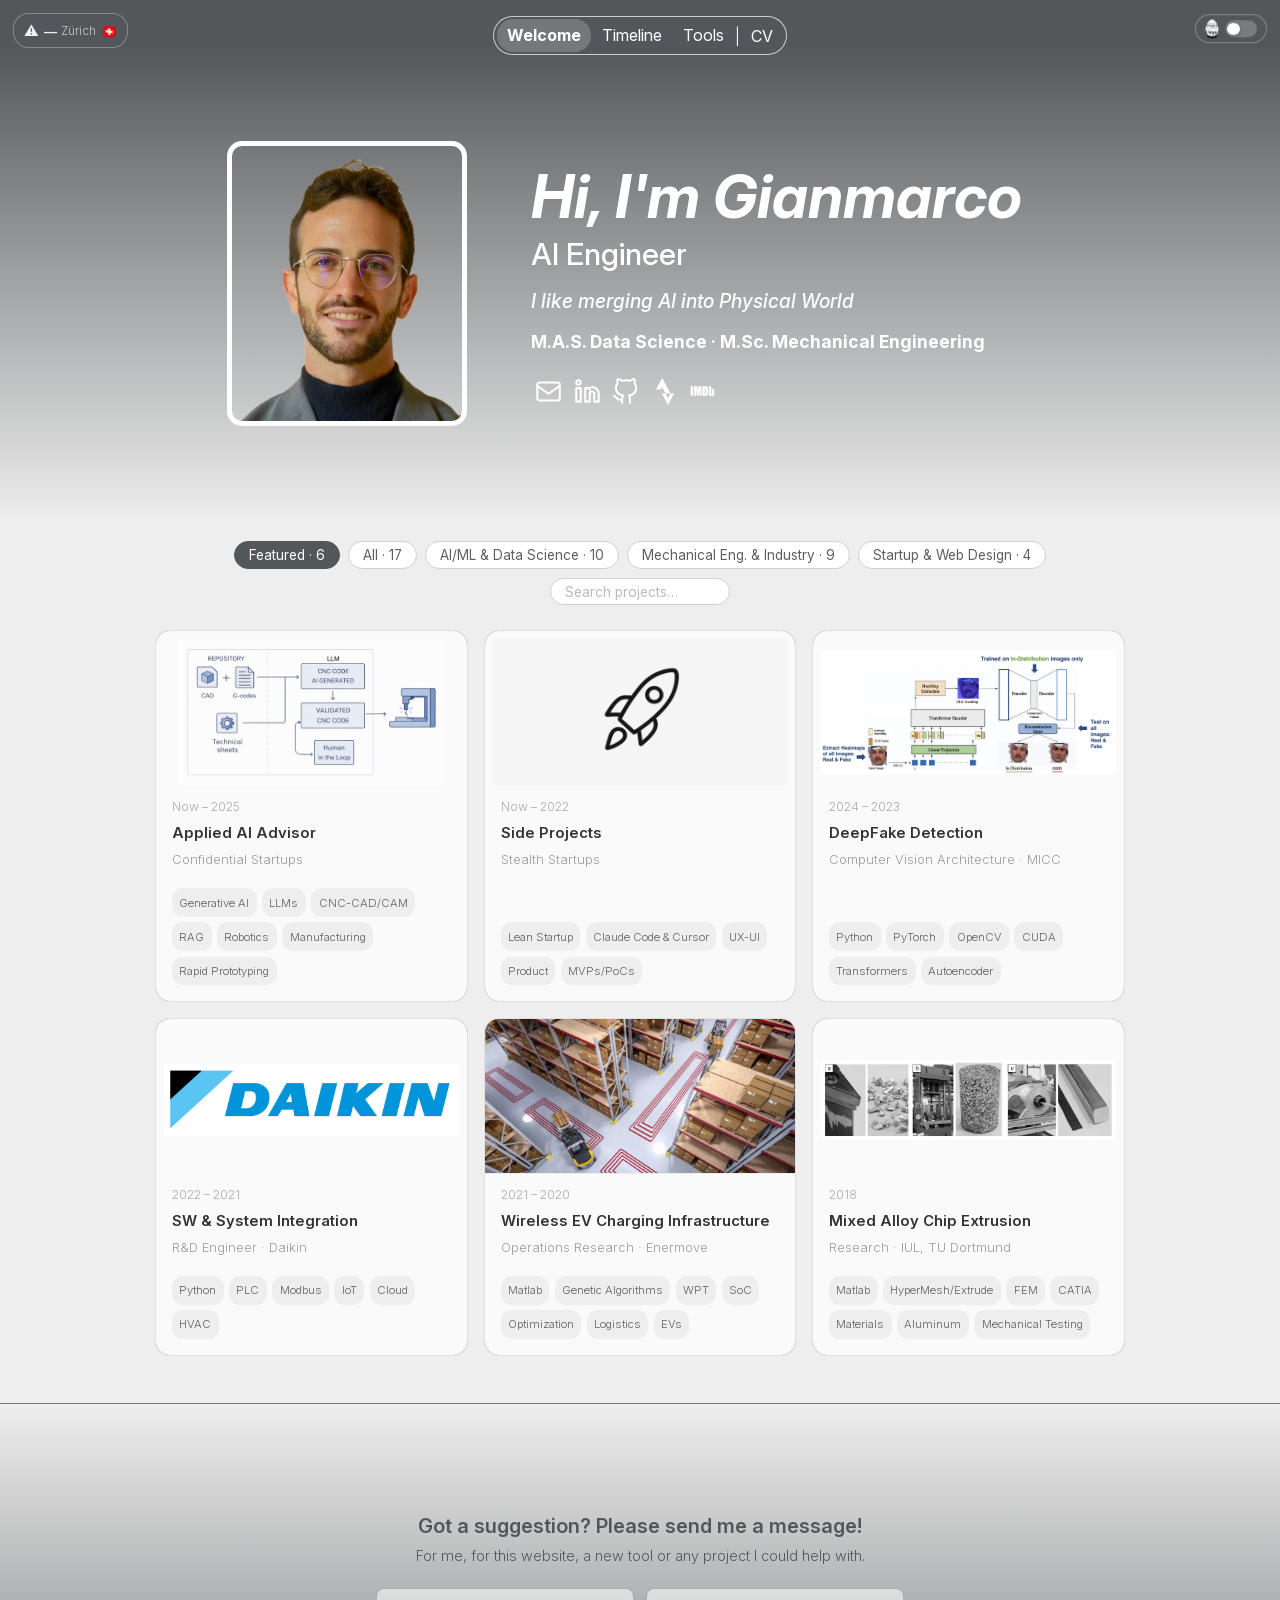
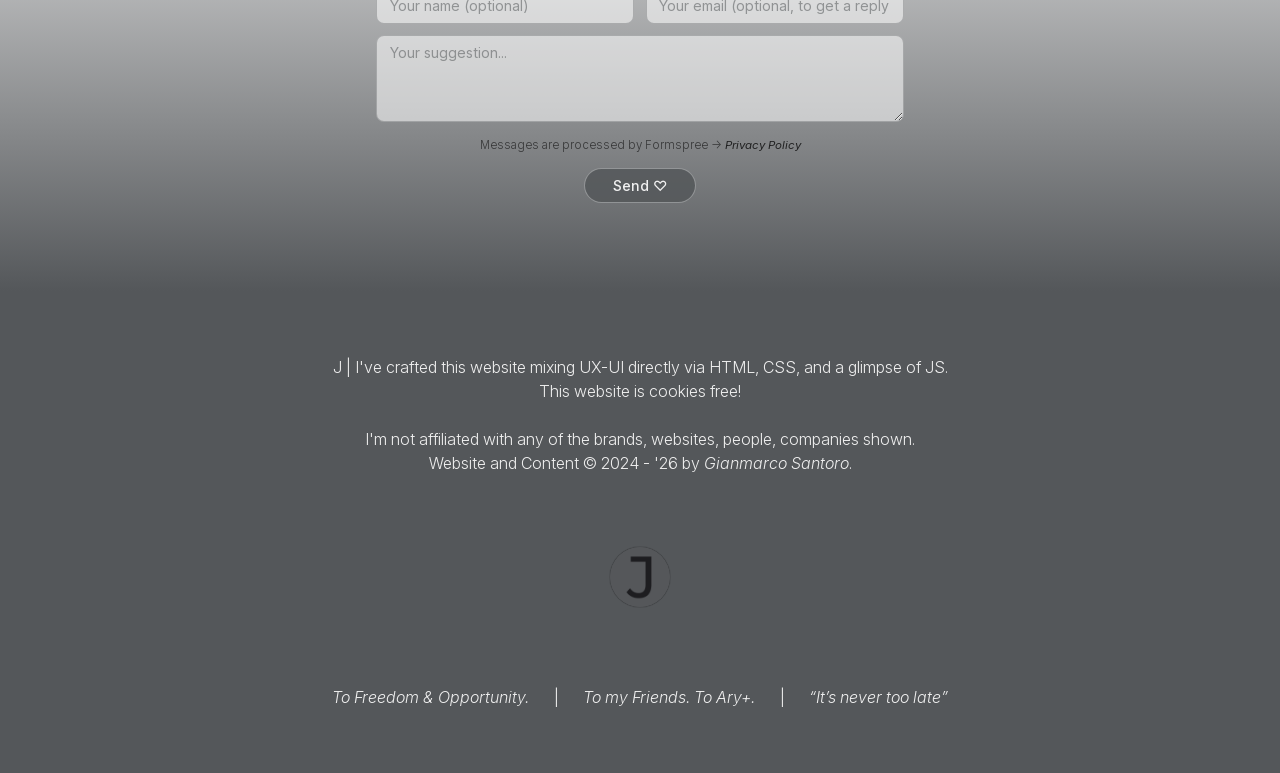
==== index.html @ 95995119 "General performance improvement along with security and bug fixes: WOFF2 fonts, lazy loading, curren" ====
<!DOCTYPE html>
<html lang='en'>


<head>
  <meta charset='UTF-8'/>

  <title>Gianmarco | AI Engineer</title>
  
  <link rel='stylesheet' href='typo.css'/>
  <link rel="icon" href="docs/favicon.svg" type="image/svg+xml">
  <link rel="icon" href="docs/J-favicon_tech.png">  <!-- fallback for older browsers -->

  <meta name="viewport" content="width=device-width, initial-scale=1.0"> <!-- for responsiveness -->

  <link rel="preload" href="docs/fonts/InterVariable.woff2" as="font" type="font/woff2" crossorigin>
  <link rel="preload" href="docs/fonts/InterVariable-Italic.woff2" as="font" type="font/woff2" crossorigin>


  <!--
  <style>
  .system-fonts {
    font-family: sans-serif;
    }
  </style>
  -->
</head>

<body>

  <!-- Weather Widget -->
  <div id="weather-widget">
    <div id="weather-compact">
      <span id="w-emoji">⏳</span>
      <span id="w-temp">—</span>
      <span id="w-city-label">Zürich</span>
      <span id="w-flag">🇨🇭</span>
    </div>
    <div id="weather-details">
      <div id="w-description">Loading…</div>
      <div id="w-extra"></div>
      <div id="w-uv-aqi"></div>
      <select id="w-city-select"></select>
    </div>
  </div>

  <style>
    #weather-widget {
      position: fixed;
      top: 1.0em;
      left: 1em;
      z-index: 1001;
      background: rgba(84, 87, 90, 0.88);
      color: #f0f0f0;
      border-radius: 1.2em;
      border: 1px solid rgba(255,255,255,0.3);
      padding: 0.35em 0.75em;
      font-size: 0.82em;
      font-family: 'Inter', sans-serif;
      cursor: default;
      backdrop-filter: blur(6px);
      user-select: none;
      white-space: nowrap;
    }
    #weather-compact {
      display: flex;
      align-items: center;
      gap: 0.35em;
    }
    #w-emoji { font-size: 1.1em; }
    #w-temp  { font-weight: 600; }
    #w-city-label { opacity: 0.75; font-size: 0.9em; }
    #w-flag  { font-size: 1em; }
    #weather-details {
      display: none;
      margin-top: 0.5em;
      font-size: 0.95em;
      line-height: 1.6;
    }
    #weather-widget:hover #weather-details { display: block; }
    #w-description { font-weight: 500; margin-bottom: 0.2em; }
    #w-extra  { opacity: 0.8; font-size: 0.9em; }
    #w-uv-aqi { opacity: 0.8; font-size: 0.9em; margin-bottom: 0.5em; }
    #w-city-select {
      background: rgba(255,255,255,0.12);
      color: #f0f0f0;
      border: 1px solid rgba(255,255,255,0.3);
      border-radius: 0.6em;
      padding: 0.2em 0.4em;
      font-size: 0.9em;
      width: 100%;
      cursor: pointer;
      outline: none;
    }
    #w-city-select option { background: #3a3d40; color: #f0f0f0; }
    @media (max-width: 960px) { #weather-widget { display: none; } }
  </style>

  <!-- Easter Egg Toggle -->
  <div id="egg-widget">
    <img id="egg-img" src="docs/precursor_egg_off_bg.png" alt="easter egg">
    <label class="egg-toggle">
      <input type="checkbox" id="egg-toggle-input">
      <span class="egg-slider"></span>
    </label>
    <span class="egg-tooltip">Easter Egg Mode 🥚</span>
  </div>

  <style>
    #egg-widget {
      position: fixed;
      top: 1.8rem;
      right: 1em;
      transform: translateY(-50%);
      z-index: 1001;
      background: rgba(84, 87, 90, 0.88);
      color: #f0f0f0;
      border-radius: 1.2em;
      border: 1px solid rgba(255,255,255,0.3);
      padding: 0.35em 0.7em;
      font-size: 0.82em;
      font-family: 'Inter', sans-serif;
      cursor: default;
      backdrop-filter: blur(6px);
      user-select: none;
      display: flex;
      align-items: center;
      gap: 0.5em;
    }
    #egg-img {
      height: 1.4em;
      width: auto;
      display: block;
    }
    .egg-toggle {
      position: relative;
      width: 2.4em;
      height: 1.25em;
      cursor: pointer;
      flex-shrink: 0;
    }
    .egg-toggle input { opacity: 0; width: 0; height: 0; position: absolute; }
    .egg-slider {
      position: absolute;
      inset: 0;
      background: rgba(255,255,255,0.22);
      border-radius: 1.25em;
      transition: background 0.25s;
    }
    .egg-slider::before {
      content: '';
      position: absolute;
      width: 0.95em;
      height: 0.95em;
      left: 0.15em;
      top: 50%;
      transform: translateY(-50%);
      background: #fff;
      border-radius: 50%;
      transition: transform 0.25s;
      box-shadow: 0 1px 3px rgba(0,0,0,0.25);
    }
    .egg-toggle input:checked + .egg-slider { background: rgba(200,230,140,0.65); }
    .egg-toggle input:checked + .egg-slider::before { transform: translateY(-50%) translateX(1.15em); }
    @media (max-width: 960px) {
      #egg-widget {
        font-size: 0.75em;
      }
    }
  </style>

  <script>
    (function() {
      const CITIES = {
        zurich:     { name: 'Zürich',     flag: '🇨🇭', lat:  47.3769, lon:   8.5417 },
        cesenatico: { name: 'Cesenatico', flag: '🇮🇹', lat:  44.2006, lon:  12.3919 },
        munich:     { name: 'München',    flag: '🇩🇪', lat:  48.1351, lon:  11.5820 },
        annecy:     { name: 'Annecy',     flag: '🇫🇷', lat:  45.8992, lon:   6.1294 },
        sokcho:     { name: 'Sokcho',     flag: '🇰🇷', lat:  38.2070, lon: 128.5919 },
        vancouver:  { name: 'Vancouver',  flag: '🇨🇦', lat:  49.2827, lon:-123.1207 },
        odense:     { name: 'Odense',     flag: '🇩🇰', lat:  55.4038, lon:  10.4024 },
        pittsburgh: { name: 'Pittsburgh', flag: '🇺🇸', lat:  40.4406, lon: -79.9959 },
        innsbruck:  { name: 'Innsbruck',  flag: '🇦🇹', lat:  47.2692, lon:  11.4041 },
        york:       { name: 'York',       flag: '🇬🇧', lat:  53.9600, lon:  -1.0873 },
        perth:      { name: 'Perth',      flag: '🇦🇺', lat: -31.9505, lon: 115.8605 },
        tromso:     { name: 'Tromsø',     flag: '🇳🇴', lat:  69.6489, lon:  18.9551 },
        rovaniemi:  { name: 'Rovaniemi',  flag: '🇫🇮', lat:  66.5039, lon:  25.7294 },
        sapporo:    { name: 'Sapporo',    flag: '🇯🇵', lat:  43.0618, lon: 141.3545 },
      };
      const WMO = {
        0:'Clear sky',1:'Mainly clear',2:'Partly cloudy',3:'Overcast',
        45:'Foggy',48:'Icy fog',51:'Light drizzle',53:'Drizzle',55:'Heavy drizzle',
        61:'Light rain',63:'Rain',65:'Heavy rain',71:'Light snow',73:'Snow',75:'Heavy snow',
        77:'Snow grains',80:'Light showers',81:'Showers',82:'Violent showers',
        85:'Snow showers',86:'Heavy snow showers',95:'Thunderstorm',96:'Thunderstorm w/ hail',99:'Heavy thunderstorm'
      };
      const EMOJI = {
        0:'☀️',1:'🌤️',2:'⛅',3:'☁️',45:'🌫️',48:'🌫️',51:'🌦️',53:'🌦️',55:'🌧️',
        61:'🌧️',63:'🌧️',65:'🌧️',71:'🌨️',73:'❄️',75:'❄️',77:'🌨️',
        80:'🌦️',81:'🌧️',82:'⛈️',85:'🌨️',86:'❄️',95:'⛈️',96:'⛈️',99:'⛈️'
      };
      const EMOJI_NIGHT = {
        0:'🌙',1:'🌙',2:'🌛',3:'☁️',45:'🌫️',48:'🌫️',51:'🌦️',53:'🌦️',55:'🌧️',
        61:'🌧️',63:'🌧️',65:'🌧️',71:'🌨️',73:'❄️',75:'❄️',77:'🌨️',
        80:'🌦️',81:'🌧️',82:'⛈️',85:'🌨️',86:'❄️',95:'⛈️',96:'⛈️',99:'⛈️'
      };

      let currentCity = 'zurich';

      function uvLabel(v) {
        if (v == null) return '—';
        if (v <= 2)  return v.toFixed(1) + ' Low';
        if (v <= 5)  return v.toFixed(1) + ' Moderate';
        if (v <= 7)  return v.toFixed(1) + ' High';
        if (v <= 10) return v.toFixed(1) + ' Very High';
        return v.toFixed(1) + ' Extreme';
      }
      function aqiLabel(v) {
        if (typeof v !== 'number') return '—';
        if (v <= 20)  return v + ' Good 🟢';
        if (v <= 40)  return v + ' Fair 🟡';
        if (v <= 60)  return v + ' Moderate 🟠';
        if (v <= 80)  return v + ' Poor 🔴';
        if (v <= 100) return v + ' Very Poor 🟣';
        return v + ' Extreme ⚫';
      }

      async function fetchWeather(cityKey) {
        const c = CITIES[cityKey];
        const wxUrl = `https://api.open-meteo.com/v1/forecast?latitude=${c.lat}&longitude=${c.lon}`
          + `&current_weather=true&hourly=relativehumidity_2m,apparent_temperature,uv_index`
          + `&timezone=auto&forecast_days=1`;
        const aqUrl = `https://air-quality-api.open-meteo.com/v1/air-quality?latitude=${c.lat}&longitude=${c.lon}`
          + `&hourly=european_aqi&timezone=auto&forecast_days=1`;
        try {
          const res = await fetch(wxUrl);
          const d   = await res.json();
          const cw  = d.current_weather;
          const code = cw.weathercode;
          const hour = new Date().getHours();
          const now  = new Date();
          const hhmm = now.getHours().toString().padStart(2,'0') + ':' + now.getMinutes().toString().padStart(2,'0');
          const humidity  = d.hourly?.relativehumidity_2m?.[hour] ?? '—';
          const feelsLike = d.hourly?.apparent_temperature?.[hour] != null
            ? Math.round(d.hourly.apparent_temperature[hour]) + '°C' : '—';
          const uv   = d.hourly?.uv_index?.[hour] ?? null;
          const wind = Math.round(cw.windspeed) + ' km/h';
          const temp = Math.round(cw.temperature) + '°C';

          const emojiMap = cw.is_day === 0 ? EMOJI_NIGHT : EMOJI;
          document.getElementById('w-emoji').textContent      = emojiMap[code] ?? '🌡️';
          document.getElementById('w-temp').textContent       = temp;
          document.getElementById('w-city-label').textContent = c.name;
          document.getElementById('w-flag').textContent       = c.flag;
          document.getElementById('w-description').innerHTML  =
            `<b>${WMO[code] ?? 'Unknown'}</b> <span style="font-weight:400;opacity:0.5;font-size:0.88em;">at ${hhmm}</span>`;
          document.getElementById('w-extra').innerHTML =
            `Feels like ${feelsLike} &nbsp;·&nbsp; 💨 ${wind} &nbsp;·&nbsp; 💧 ${humidity}%`;
          document.getElementById('w-uv-aqi').innerHTML =
            `☀️ UV ${uvLabel(uv)} &nbsp;·&nbsp; 🌬️ AQI …`;

          fetch(aqUrl).then(r => r.json()).then(aq => {
            const aqi = aq.hourly?.european_aqi?.[hour] ?? null;
            document.getElementById('w-uv-aqi').innerHTML =
              `☀️ UV ${uvLabel(uv)} &nbsp;·&nbsp; 🌬️ AQI ${aqiLabel(aqi)}`;
          }).catch(() => {});

        } catch(e) {
          document.getElementById('w-emoji').textContent = '⚠️';
          document.getElementById('w-temp').textContent  = '—';
          document.getElementById('w-description').textContent = 'Unable to load';
        }
      }

      // Build select options
      const sel = document.getElementById('w-city-select');
      sel.innerHTML = Object.entries(CITIES).map(([k, c]) =>
        `<option value="${k}"${k === currentCity ? ' selected' : ''}>${c.name} ${c.flag}</option>`
      ).join('');
      sel.addEventListener('change', function() {
        currentCity = this.value;
        document.getElementById('w-emoji').textContent = '⏳';
        document.getElementById('w-temp').textContent  = '—';
        fetchWeather(currentCity);
      });

      fetchWeather(currentCity);
      setInterval(() => fetchWeather(currentCity), 30 * 60 * 1000);
    })();
  </script>

  <section id="home">
  <header>

    <!-- "Yo, why you snooping around my HTML like that? Hunting for some secret cookies or what?" 😏🍪  -->

    <nav>
    <ul>

      <li><a href='#home'>Welcome<span class="nav-tooltip">Back to Home ↑</span></a></li>
      <li><a href='timeline.html'>Timeline<span class="nav-tooltip">Experiences in Details <img src="docs/new-tab-icon.png" style="height:1.0em; vertical-align:baseline;"></span></a></li>
      <li><a href='tools.html'>Tools<span class="nav-tooltip">Calculators & Utilities <img src="docs/new-tab-icon.png" style="height:1.0em; vertical-align:baseline;"></span></a></li>
      <!--<li><a href='#about'>Keep in Touch</a></li>-->
      <span style="color: white;"> |</span>
      <li><a href="Gianmarco_Santoro_CV.pdf" target="_blank" rel="noopener noreferrer" id="cv-download1" class="nav_hover">
        <span class="shadow-text1">CV</span><span class="nav-tooltip">Download my Resume <img src="docs/download_icon.png" style="height:1.0em; vertical-align:baseline;"></span></a></li>
      
    </ul>
    </nav>


    <div class='heroCapPic'>
  
      
      <div class="pic-container">
          <img src="docs/ser-j.png" alt="Description of image" class="pic" fetchpriority="high">
      <!--    <a href="https://www.allered.me/" target="_blank" rel="noopener noreferrer" class="pic-description">Pic by allered.me</a> -->
      </div>

      <div class='heroCap'>
        <div class='hero show-on-big' style="align-items: start;">

            <h1 style="font-family: 'Inter'; font-style: italic; font-weight: 700;  text-align: start;">Hi, I'm Gianmarco</h1>
            <h2 style="font-style: normal; font-weight: 500; font-size: 1.9em; text-align: start; margin: 0;">AI Engineer</h2>
            <b style="display: block; margin-top: 1.0em; text-align: left;"><a style="font-size: 1.2em; line-height: 1.2em; max-width: 45ch; word-wrap: break-word; font-weight: 500; font-style: italic;">I like merging AI into Physical World</a></b>
            <b style="display: block; margin-top: 1.0em; text-align: left;"><a style="font-size: 1.1em; line-height: 1.2em; max-width: 45ch; word-wrap: break-word;">M.A.S. Data Science · M.Sc. Mechanical Engineering</a></b>

            <div class="hero-social">
              <a class="hs-icon" onclick="copyToClipboard(this)">
                <img src="docs/mail_outline.svg" alt="Mail" data-src-default="docs/mail_outline.svg" data-src-egg="docs/mail_icon.png">
                <span class="tooltip-text">Copy my Mail <img src="docs/copy-icon.png" style="height:1.0em;"></span>
              </a>
              <a class="hs-icon" href="https://www.linkedin.com/in/gianmarco-ai-engineer" target="_blank" rel="noopener noreferrer">
                <img src="docs/linkedin_outline.svg" alt="LinkedIn" data-src-default="docs/linkedin_outline.svg" data-src-egg="docs/linkedin_logo.webp">
                <span class="tooltip-text">Visit my Linkedin <img src="docs/new-tab-icon.png" style="height:1.0em;"></span>
              </a>
              <a class="hs-icon" href="https://www.github.com/Gianmarco-San" target="_blank" rel="noopener noreferrer">
                <img src="docs/github_outline.svg" alt="GitHub" data-src-default="docs/github_outline.svg" data-src-egg="docs/github_logo.webp">
                <span class="tooltip-text">Visit my GitHub <img src="docs/new-tab-icon.png" style="height:1.0em;"></span>
              </a>
              <a class="hs-icon" href="https://www.strava.com/athletes/60474304" target="_blank" rel="noopener noreferrer">
                <img src="docs/strava_outline.svg" alt="Strava" data-src-default="docs/strava_outline.svg" data-src-egg="docs/strava_logo-2.svg">
                <span class="tooltip-text">Catch up on Strava <img src="docs/new-tab-icon.png" style="height:1.0em;"></span>
              </a>
              <a class="hs-icon" href="https://www.imdb.com/user/ur124794700/ratings/?ref_=ext_shr_lnk" target="_blank" rel="noopener noreferrer">
                <img src="docs/imdb_outline.svg" alt="IMDb" data-src-default="docs/imdb_outline.svg" data-src-egg="docs/imdb_logo.webp">
                <span class="tooltip-text">Check my Ratings ✩</span>
              </a>
              <a class="hs-icon" href="Gianmarco_Santoro_CV.pdf" target="_blank" rel="noopener noreferrer" style="display:none;">
                <span class="hs-cv">CV</span>
                <span class="tooltip-text">Download my Resume <img src="docs/download_icon.png" style="height:1.0em;"></span>
              </a>
            </div>
        </div>

        <div class='hero show-on-small show-on-middle'>

          <h1 style="font-family: 'Inter'; font-style: italic; font-weight: 700; line-height: 1.2em;">Hi, I'm Gianmarco</h1>
          <h2 class="show-on-middle" style="font-style: normal; font-weight: 500; font-size: 1.5em; flex-wrap: wrap;">AI Engineer</h2>
          <h2 class="show-on-small" style="font-style: normal; font-weight: 500; font-size: 1.8em; flex-wrap: wrap;">AI Engineer</h2>
          <a style="font-size: 1.2em; line-height: 1.2em; display: inline-block; max-width: 45ch; word-wrap: break-word; margin-top: 1.0em; font-weight: 500; font-style: italic;">I like merging AI into Physical World</a>
          <a style="font-size: 1.1em; line-height: 1.2em; display: inline-block; max-width: 45ch; word-wrap: break-word; margin-top: 1.0em;">M.A.S. Data Science · M.Sc. Mechanical Engineering</a>

          <div class="hero-social">
            <a class="hs-icon" onclick="copyToClipboard(this)">
              <img src="docs/mail_outline.svg" alt="Mail" data-src-default="docs/mail_outline.svg" data-src-egg="docs/mail_icon.png">
              <span class="tooltip-text">Copy my Mail <img src="docs/copy-icon.png" style="height:1.0em;"></span>
            </a>
            <a class="hs-icon" href="https://www.linkedin.com/in/gianmarco-ai-engineer" target="_blank" rel="noopener noreferrer">
              <img src="docs/linkedin_outline.svg" alt="LinkedIn" data-src-default="docs/linkedin_outline.svg" data-src-egg="docs/linkedin_logo.webp">
              <span class="tooltip-text">Visit my Linkedin <img src="docs/new-tab-icon.png" style="height:1.0em;"></span>
            </a>
            <a class="hs-icon" href="https://www.github.com/Gianmarco-San" target="_blank" rel="noopener noreferrer">
              <img src="docs/github_outline.svg" alt="GitHub" data-src-default="docs/github_outline.svg" data-src-egg="docs/github_logo.webp">
              <span class="tooltip-text">Visit my GitHub <img src="docs/new-tab-icon.png" style="height:1.0em;"></span>
            </a>
            <a class="hs-icon" href="https://www.strava.com/athletes/60474304" target="_blank" rel="noopener noreferrer">
              <img src="docs/strava_outline.svg" alt="Strava" data-src-default="docs/strava_outline.svg" data-src-egg="docs/strava_logo-2.svg">
              <span class="tooltip-text">Catch up on Strava <img src="docs/new-tab-icon.png" style="height:1.0em;"></span>
            </a>
            <a class="hs-icon" href="https://www.imdb.com/user/ur124794700/ratings/?ref_=ext_shr_lnk" target="_blank" rel="noopener noreferrer">
              <img src="docs/imdb_outline.svg" alt="IMDb" data-src-default="docs/imdb_outline.svg" data-src-egg="docs/imdb_logo.webp">
              <span class="tooltip-text">Check my Ratings ✩</span>
            </a>
            <a class="hs-icon" href="Gianmarco_Santoro_CV.pdf" target="_blank" rel="noopener noreferrer" style="display:none;">
              <span class="hs-cv">CV</span>
              <span class="tooltip-text">Download my Resume <img src="docs/download_icon.png" style="height:1.0em;"></span>
            </a>
          </div>
      </div>
        
        <!--
            <div class="carousel_title">
              <h2 class="carousel-text show-on-big" style="font-style: italic; font-weight: 500; font-size: 1.65em;">Data Scientist - AI</h2>
              <h2 class="carousel-text show-on-small" style="font-family: 'Inter'; font-weight: 500; font-style: italic; font-size: 1.6em;">Data Scientist - AI</h2>
              <h2 class="carousel-text show-on-middle" style="font-family: 'Inter'; font-weight: 500; font-style: italic; font-size: 1.4em;">Data Scientist - AI</h2>
            </div>
            
            <script>
              const texts = [
                "Data Scientist - AI",
                "Mechanical Engineer - Automation",
                //"Creative Learner - Future"
              ];
            
              let currentIndex = 1;
              function changeText() {
                document.querySelectorAll(".carousel-text").forEach(el => {
                  el.innerHTML = texts[currentIndex];
                });
                currentIndex = (currentIndex + 1) % texts.length;
              }
            
              setInterval(changeText, 3000);
            </script>      
            -->      


      
    </div>
  </section>

  </header>

  <section id="portfolio">
  <div class="filter-bar" id="bento-filter-bar"></div>
  <div class="bento-grid" id="bento-grid"></div>
  </section>
  


  <hr class="custom-separator">

  <div id="egg-mistery-wrap">


  <section id="mistery">

    <!-- <h3>A few Useful, Interesting, Inspiring Websites, People & Products</h3> -->

    <h2 style="text-align: center; margin: 0.9em;">A few Useful, Interesting, Inspiring Websites, People & Products</h2>
    
    <div id="carousel">
      <div class="carousel-container">
        <div class="carousel-wrapper">

          

        
          <div class="carousel-item">
            <a href="https://internetingishard.netlify.app/" target="_blank" rel="noopener noreferrer">
                <img src="docs/internnetting.webp" alt="Internetting is Hard Website" loading="lazy">
                <span class="carousel-description">Front-End Web Developing</span>
            </a>
          </div>
      
          <div class="carousel-item">
            <a href="https://teenage.engineering/products" target="_blank" rel="noopener noreferrer">
            <img src="docs/teen-engineering-2.webp" loading="lazy">
            <span class="carousel-description">Teenage Engineering Products</span>
          </a>
        </div>

        <div class="carousel-item">
          <a href="https://foundersfund.com/portfolio/" target="_blank" rel="noopener noreferrer">
          <img src="docs/ffund.webp" loading="lazy">
          <span class="carousel-description">Founders Fund Portfolio</span>
        </a>
      </div>
          
        <!--
          <div class="carousel-item"><iframe src="https://foundersfund.com/portfolio/"></iframe>
            <span class="carousel-description">Founders Fund Portfolio</span>
          </div>
          -->

          <div class="carousel-item">
            <a href="https://karpathy.ai/" target="_blank" rel="noopener noreferrer">
            <img src="docs/karpa.webp" loading="lazy">
            <span class="carousel-description">Computer Vision guy</span>
          </a>
          </div>

          <div class="carousel-item">
            <a href="https://retireinprogress.com/" target="_blank" rel="noopener noreferrer">
            <img src="docs/rip.webp" loading="lazy">
            <span class="carousel-description">Mr. RiP</span>
          </a>
          </div>


          <div class="carousel-item">
            <a href="https://www.lovefrom.com/" target="_blank" rel="noopener noreferrer">
            <img src="docs/LoveFrom.webp" loading="lazy">
            <span class="carousel-description">®<k style="font-family: 'Baskervville', sans-serif;">LoveFrom,</k> <em>Sir Jony Ive</em> ™</span>
          </a>
          </div>

          <!--
          <div class="carousel-item">
            <iframe src="https://www.lovefrom.com/"></iframe>
            <span class="carousel-description">®<k style="font-family: 'Baskervville', sans-serif;">LoveFrom,</k> <em>Sir Jony Ive</em> ™</span>
          </div>  
          --> 
             

    
          <!-- Duplicate items again for seamless loop -->


          <div class="carousel-item">
            <a href="https://internetingishard.netlify.app/" target="_blank" rel="noopener noreferrer">
                <img src="docs/internnetting.webp" alt="Internetting is Hard Website" loading="lazy">
                <span class="carousel-description">Front-End Web Developing</span>
            </a>
          </div>
      
          <div class="carousel-item">
            <a href="https://teenage.engineering/products" target="_blank" rel="noopener noreferrer">
            <img src="docs/teen-engineering-2.webp" loading="lazy">
            <span class="carousel-description">Teenage Engineering Products</span>
          </a>
        </div>

        <div class="carousel-item">
          <a href="https://foundersfund.com/portfolio/" target="_blank" rel="noopener noreferrer">
          <img src="docs/ffund.webp" loading="lazy">
          <span class="carousel-description">Founders Fund Portfolio</span>
        </a>
      </div>
          
        <!--
          <div class="carousel-item"><iframe src="https://foundersfund.com/portfolio/"></iframe>
            <span class="carousel-description">Founders Fund Portfolio</span>
          </div>
          -->

          <div class="carousel-item">
            <a href="https://karpathy.ai/" target="_blank" rel="noopener noreferrer">
            <img src="docs/karpa.webp" loading="lazy">
            <span class="carousel-description">Computer Vision guy</span>
          </a>
          </div>

          <div class="carousel-item">
            <a href="https://retireinprogress.com/" target="_blank" rel="noopener noreferrer">
            <img src="docs/rip.webp" loading="lazy">
            <span class="carousel-description">Mr. RiP</span>
          </a>
          </div>

          <div class="carousel-item">
            <a href="https://www.lovefrom.com/" target="_blank" rel="noopener noreferrer">
            <img src="docs/LoveFrom.webp" loading="lazy">
            <span class="carousel-description">®<k style="font-family: 'Baskervville', sans-serif;">LoveFrom,</k> <em>Sir Jony Ive</em> ™</span>
          </a>
          </div>

          <!--
          <div class="carousel-item">
            <iframe src="https://www.lovefrom.com/"></iframe>
            <span class="carousel-description">®<k style="font-family: 'Baskervville', sans-serif;">LoveFrom,</k> <em>Sir Jony Ive</em> ™</span>
          </div>  
          --> 
                    
        </div>
      </div>
    </div>     



  <hr class="custom-separator">


  <!--
  <div class='page'>

    <div class='section'>
      <h2>Romagna, the land I come from</h2>
      
      <a href="https://emiliaromagnaturismo.it/en/riviera" class="links" style="text-align: center; display: block; margin: 0 auto; width: fit-content;">Riviera Romagnola</a>
  
      <img class="timeline-image" src="docs/Romagna_geopolitica_v2.webp" style="width:100%;" alt="https://eml.wikipedia.org/w/index.php?curid=42464" loading="lazy"></img>
      
      <br>
      <a href="https://thepackagingvalley.com" class="links">Packaging Valley</a>, <a href="https://www.motorvalley.it/en/" class="links">Motor Valley</a>, 
      <a href="https://www.wellnessfoundation.it/it/wellness-valley/" class="links">Wellness Valley</a> & 
      <a href="https://emiliaromagnaturismo.it/en/food-valley" class="links">Food Valley</a>
      
      
      
      </div>



    <div class='section section--gray system-fonts'>
      <h2>Milkshake section here🧋</h2>
      <h3 style="text-align: left;">Coming, sooner or later</h3>
    </div>

    <hr class="custom-separator">
    
  </div>  -->

  <!--"https://eml.wikipedia.org/w/index.php?curid=42464" https://www.motorvalley.it/en/ o altro su turismo e cibo tipo-->

</section>
  </div><!-- end #egg-mistery-wrap -->

<section id="about">

    <!-- Footer Section -->
    <!-- Suggestion box: uses Formspree for email delivery.
         1. Sign up free at https://formspree.io
         2. Create a new form → copy the form ID
         3. Replace YOUR_FORM_ID below with your ID -->
    <footer class="custom-footer1">
      <div class="suggest-box">
        <h3 class="suggest-title">Got a suggestion? Please send me a message!</h3>
        <p class="suggest-sub">For me, for this website, a new tool or any project I could help with.</p>
        <form class="suggest-form" action="https://formspree.io/f/maqlkvoe" method="POST">
          <input type="text" name="_gotcha" style="display:none" tabindex="-1" autocomplete="off">
          <div class="suggest-row">
            <input type="text"  name="name"    placeholder="Your name (optional)">
            <input type="email" name="email"   placeholder="Your email (optional, to get a reply)">
          </div>
          <textarea name="message" placeholder="Your suggestion..." rows="4" required></textarea>
          <p class="suggest-privacy-note">Messages are processed by Formspree → <a href="https://formspree.io/legal/privacy-policy" target="_blank" rel="noopener noreferrer"><em>Privacy Policy</em></a></p>
          <div class="suggest-btn-wrap">
            <button type="submit" class="suggest-btn">Send ♡</button>
          </div>
        </form>
      </div>
    </footer>

    <footer class="custom-footer2">
      <footer class="footer-content2">
          

          J | I've crafted this website mixing UX-UI directly via HTML, CSS, and a glimpse of JS.
    
          <br>This website is cookies free!<span id="egg-cookie"> But if you ask, you might have one. 🍪</span>
          
    <br><br>I'm not affiliated with any of the brands, websites, people, companies shown.
    <br>Website and Content © 2024 - '26 by <em>Gianmarco Santoro</em>. <img id="egg-ring" src="docs/icons8-one-ring-48.png" style="width: 1.0em; height: auto;" title= 'Three Rings for the Elven-kings under the sky, 👑
    Seven for the Dwarf-lords in their halls of stone, ⛰️
    Nine for Mortal Men, doomed to die, 🗡️
    One for the Dark Lord on his dark throne ☄️
    In the Land of Mordor where the Shadows lie. 🌄

    "One Ring to rule them all, One Ring to find them, One Ring to bring them all and in the darkness bind them."

    One Ring inscription - From Sauron with ♡ 
    
    J.R.R. Tolkien ®'>

    
    <div  title="Serendipity rewards the prepared 🌅" class="show-on-small show-on-middle">
      <br><br><em>To Freedom & Opportunity.</em>
      <br><br><em>To my Friends. To Ary+. </em>
      <br><br><em>“It’s never too late”</em>
    </div>


    <br><br>
    <br><br>
    
    <!--
    <a href='#home' id="logo-link"><img class='logo' src='docs/J-favicon_gray.png' style='max-width: 40px; max-height: 40px; border-radius: 50%;'/></a>
    -->
    
    <a class="gradient-text tooltip" href='#home' id="logo-link" target="_blank" rel="noopener noreferrer" style='max-width: 60px; max-height: 60px; border-radius: 50%;'>
      <img id="egg-logo" class='logo' src='docs/MyDuckR.png' style='max-width: 60px; max-height: 60px; border-radius: 50%;'>
      <span id="egg-logo-tooltip" class="tooltip-text">Quack back to start! 🦆</span>
    


    <div class="show-on-big">
      <br><br><br>
    <a  title="Serendipity rewards the prepared 🌅" style="display: flex; margin: auto 10em; gap: 0.5em; align-items: center; justify-content: space-between;">
      
      <em>To Freedom & Opportunity.</em>
      |
      <em>To my Friends. To Ary+.</em>
      |
      <em>“It’s never too late”</em>
    
    </a>
  </div>

</footer>
</footer>
  
  
    
  
  </section>

</body>


<!--   ###   HERE JS SCRIPTS   ###   -->


<script>  // script to copy email and manage related messages
  function copyToClipboard(element) {
    const email = "gianmarcosantoro23@gmail.com"; // Define the email explicitly
    navigator.clipboard.writeText(email).then(() => {
      const tooltip = element.querySelector(".tooltip-text");
      tooltip.textContent = "Copied! ✅"; // Show success message

      setTimeout(() => {
        tooltip.innerHTML = 'Copy my Mail <img src="docs/copy-icon.png" style="height: 1.0em;">'; // Reset after 2s
      }, 2000);
    }).catch(function() {});
  }
</script>




<script>  // This script is to hide/show contents in timeline-item
  function toggleContent(button) {
      var content = button.nextElementSibling;
      if (content.style.display === "none" || content.style.display === "") {
          content.style.display = "block";
          button.innerHTML = 'Show Less <img src="docs/down_ari.svg" style="height: 1.4em; width: 1.4em; margin: -0.2em; margin-left: 0.45em; margin-bottom: -0.4em; margin-right: -0.18em; padding: 0.3em; border: 1px solid #c4c4c4; border-radius: 25%; transform: rotate(180deg)">';
      } else {
          content.style.display = "none";
          button.innerHTML = 'Show More <img src="docs/down_ari.svg" style="height: 1.4em; width: 1.4em; margin: -0.2em; margin-left: 0.3em; margin-bottom: -0.4em; padding: 0.3em; border: 1px solid #c4c4c4; border-radius: 25%;">';
      }
  }
</script>


<script>  // To make the automatic scrolling when clicked ref to ancor poits smooth

  document.addEventListener("DOMContentLoaded", () => {
    const nav = document.querySelector("nav");
    const navLinks = document.querySelectorAll("nav a");
    const sections = document.querySelectorAll("section");
    const logoLink = document.getElementById("logo-link"); // Select the logo link

    function getNavHeight() {
      return nav.offsetHeight + 20;
    }

    function smoothScroll(link) {
      const targetId = link.getAttribute("href").substring(1);
      const targetElement = document.getElementById(targetId);
      if (targetElement) {
        const navHeight = getNavHeight();
        window.scrollTo({
          top: targetElement.offsetTop - navHeight,
          behavior: "smooth"
        });
      }
    }

    // Apply smooth scrolling to nav links
    navLinks.forEach(link => {
      link.addEventListener("click", (e) => {
        var href = link.getAttribute("href");
        if (!href || !href.startsWith('#')) return;
        e.preventDefault();
        smoothScroll(link);
      });
    });

    // Apply smooth scrolling to logo link
    logoLink.addEventListener("click", (e) => {
      e.preventDefault();
      smoothScroll(logoLink);
    });

    // Active link update on scroll
    window.addEventListener("scroll", () => {
      const navHeight = getNavHeight();
      let currentSection = "";

      sections.forEach(section => {
        const sectionTop = section.offsetTop - navHeight;
        const sectionHeight = section.offsetHeight;
        if (pageYOffset >= sectionTop && pageYOffset < sectionTop + sectionHeight) {
          currentSection = section.getAttribute("id");
        }
      });

      var sectionNavMap = { home: 'home', portfolio: 'home', mistery: 'home', about: 'home' };
      var navSection = sectionNavMap[currentSection] || currentSection;
      navLinks.forEach(link => {
        link.classList.remove("selected");
        var href = link.getAttribute("href");
        if (href && href.startsWith('#') && href.substring(1) === navSection) {
          link.classList.add("selected");
        }
      });
    });
  });
</script>


<script> // to make the download of CV into a new blank and visual effect

document.addEventListener("DOMContentLoaded", () => {
  const downloadBtn = document.getElementById("cv-download");
  //const uploadDateElement = document.getElementById("upload-date");

  // Set the upload date
  //const currentDate = new Date().toLocaleDateString();
  //uploadDateElement.textContent = "25/12/2024";

  downloadBtn.addEventListener("click", function (e) {
    e.preventDefault(); // Prevent the default action to stay on the current page

    // Create a bubble effect
    const bubble = document.createElement("span");
    const rect = this.getBoundingClientRect();
    const size = Math.max(rect.width, rect.height);
    const x = e.clientX - rect.left - size / 2;
    const y = e.clientY - rect.top - size / 2;

    bubble.style.width = bubble.style.height = `${size}px`;
    bubble.style.left = `${x}px`;
    bubble.style.top = `${y}px`;
    bubble.classList.add("bubble");

    this.appendChild(bubble);

    // Remove the bubble after animation completes
    bubble.addEventListener("animationend", () => {
      bubble.remove();
    });

    // Open the download link in a new tab only
    //window.open('Gianmarco_Santoro_CV.pdf', '_blank', 'noopener,noreferrer');

    // Open the download link in a new tab and return focus to this page
    const newTab = window.open('Gianmarco_Santoro_CV.pdf', '_blank', 'noopener,noreferrer');
    if (newTab) {
      newTab.blur(); // Blur focus on the new tab
      window.focus(); // Refocus on the current page
    }
  });
});

</script>


<script> // to download the CV via nav-bar without effects

document.addEventListener("DOMContentLoaded", () => {
    const downloadBtn = document.getElementById("cv-download1");

    downloadBtn.addEventListener("click", function (e) {
        e.preventDefault(); // Prevent the default action to stay on the current page

        // Open the download link in a new tab and return focus to this page
        const newTab = window.open('Gianmarco_Santoro_CV.pdf', '_blank', 'noopener,noreferrer');
        if (newTab) {
            newTab.blur(); // Blur focus on the new tab
            window.focus(); // Refocus on the current page
        }
    });
});

</script>



<script> // To run carousel, stop when hovering, 

document.addEventListener("DOMContentLoaded", () => {
  const carouselWrappers = document.querySelectorAll(".carousel-wrapper");

  carouselWrappers.forEach((carouselWrapper) => {
    let isHovered = false;

    // Start the auto-scroll when not hovering
    const startAutoScroll = () => {
      carouselWrapper.style.animationPlayState = "running";
    };

    // Stop auto-scroll on hover
    const stopAutoScroll = () => {
      carouselWrapper.style.animationPlayState = "paused";
    };

    // Enable natural scroll with mouse/trackpad
    carouselWrapper.addEventListener("mouseenter", () => {
      stopAutoScroll();
      isHovered = true;
    });

    carouselWrapper.addEventListener("mouseleave", () => {
      startAutoScroll();
      isHovered = false;
    });

    // Initial auto-scroll start
    startAutoScroll();
  });
});

</script>


<script>  // to zoom images when clicking on them
  document.addEventListener("DOMContentLoaded", () => {
    // Select all images with the 'timeline-image' class
    const timelineImages = document.querySelectorAll('.timeline-image');
  
    // Function to remove the zoomed class from all images
    function removeZoom() {
      timelineImages.forEach(image => image.classList.remove('zoomed'));
    }
  
    // Add click event listener to each image
    timelineImages.forEach(image => {
      image.addEventListener('click', (event) => {
        event.stopPropagation(); // Prevent click from bubbling up
        // Toggle zoom on the clicked image
        if (!image.classList.contains('zoomed')) {
          removeZoom(); // Remove zoom from any other images
          image.classList.add('zoomed');
        } else {
          image.classList.remove('zoomed');
        }
      });
    });
  
    // Add a click event to the document to close the zoom when clicking outside
    document.addEventListener('click', (event) => {
      removeZoom();
    });
  });
  </script>
  
 <!--
  <script>  
    document.addEventListener("DOMContentLoaded", () => {
      const track = document.querySelector(".text-carousel-track");
      const items = Array.from(track.children);
    
      // Clone items and append to the carousel for a seamless loop
      items.forEach((item) => {
        const clone = item.cloneNode(true);
        track.appendChild(clone);
      });
    });
  </script>
  -->


<!-- Bento modal -->
<div class="modal-overlay" id="modal-overlay">
  <div class="modal-box">
    <img class="modal-img" id="modal-img" src="" alt="">
    <div style="padding: 1.2em 1.4em 1.4em; display: flex; flex-direction: column; gap: 0.55em;">
      <div style="font-size: 0.78em; color: #aaa;" id="modal-year"></div>
      <div style="font-weight: 700; font-size: 1.1em; color: #222; line-height: 1.3;" id="modal-title"></div>
      <div style="font-size: 0.86em; color: #999;" id="modal-subtitle"></div>
      <p style="font-size: 0.88em; color: #5D6063; line-height: 1.55; margin-top: 0.4em;" id="modal-desc"></p>
      <div style="display: flex; gap: 0.8em; justify-content: flex-end; margin-top: 0.6em; flex-wrap: wrap; align-items: center;">
        <button class="modal-close-btn" id="modal-close-btn">Close</button>
        <a class="modal-timeline-btn" id="modal-timeline-btn" href="#" target="_blank" rel="noopener noreferrer">View in Timeline →</a>
      </div>
    </div>
  </div>
</div>

<script>  // Bento grid + modal
(function () {
  var projects = [
    { id: 'item-ai-advisor', year: 'Now – 2025', title: 'Applied AI Advisor', subtitle: 'Confidential Startups', image: 'docs/CNC.png', imageFit: 'contain', categories: ['AI/ML & Data Science', 'Mechanical Eng. & Industry', 'Startup & Web Design'], description: 'Supporting early-stage startups implementing AI to automate workflows: feasibility analysis, technology selection, PoC architecture, and field testing. Projects include RAG, CAD, CAM, CAE, RFQ, BoM, Digital Twin, Robotics.', tags: ['Generative AI', 'LLMs', 'CNC-CAD/CAM', 'RAG', 'Robotics', 'Manufacturing', 'Rapid Prototyping'] },
    { id: 'item-side-projects', year: 'Now – 2022', title: 'Side Projects', subtitle: 'Stealth Startups', image: 'docs/startup.png', imageFit: 'contain', imageBg: '#f5f5f5', categories: ['Startup & Web Design', 'AI/ML & Data Science'], description: 'Building multiple startup projects including: Physical AI for Tradespeople, Food Logistics Platform, Food-based Social Media, Quality-Products Search Platform.', tags: ['Lean Startup', 'Claude Code & Cursor', 'UX-UI', 'Product', 'MVPs/PoCs'] },
    { id: 'item-website', year: 'Now – 2024', title: 'My Website', subtitle: 'Personal portfolio & Utilities', image: 'docs/J-favicon_tech.png', imageFit: 'contain', imageBg: '#f0f0f0', categories: ['Startup & Web Design'], description: 'Personal webplace built from scratch in vanilla HTML, CSS and JS: projects, tools, news, and more. Now scaling with Claude Code & Cursor.', tags: ['HTML', 'CSS', 'JS', 'GIT', 'C³'] },
    { id: 'item-deepfake', year: '2024 – 2023', title: 'DeepFake Detection', subtitle: 'Computer Vision Architecture · MICC', image: 'docs/Deepfake.webp', imageFit: 'contain', categories: ['AI/ML & Data Science'], description: '3-step deepfake detection exploiting ViT self-attention maps: extracting heatmaps, training a convolutional autoencoder, and testing real vs. fake reconstruction error.', tags: ['Python', 'PyTorch', 'OpenCV', 'CUDA', 'Transformers', 'Autoencoder'] },
    { id: 'item-data-master', year: '2024 – 2023', title: 'Master in Data Science', subtitle: '2nd level M.A.S. · UniFi & IMT Lucca', image: 'docs/taxo.webp', imageFit: 'contain', categories: ['AI/ML & Data Science'], description: 'Inter-university 2nd-level Master (postgraduate) in Data Science & Statistical Learning at UniFi & IMT Lucca. Grade: 110/110 cum laude.<br><br>Projects include: statistical salary analysis, PM10 level estimation, policy impact evaluation, Bayesian causal inference on depression, and algorithm implementations from scratch in Python & R.', tags: ['Python', 'R', 'ML', 'Deep Learning', 'Bayesian', 'Causal Inference', 'Statistics'] },
    // { id: 'item-stat-projects', timelineId: 'item-data-master', year: '2024 – 2023', title: 'Statistics & Data Science', subtitle: 'Academic Projects · UniFi & IMT Lucca', image: 'docs/PM10.webp', imageFit: 'contain', categories: ['AI/ML & Data Science'], description: 'Five DS projects: statistical salary analysis, PM10 level estimation, policy impact evaluation, Bayesian causal inference on depression, and algorithm implementations from scratch in Python & R.', tags: ['R', 'Python', 'Bayesian', 'Causal Inference', 'Statistics', 'Algorithms'] },
    { id: 'item-paper-reviews', timelineId: 'item-data-master', year: '2024 – 2023', title: 'Paper Reviews', subtitle: 'Research · UniFi & IMT Lucca', image: 'docs/neo.webp', imageFit: 'contain', categories: ['AI/ML & Data Science', 'Mechanical Eng. & Industry'], description: 'Critical reviews of research papers covering NLP, health AI, reinforcement learning, statistical learning, complex (mechanical) systems, experimental economics, and network science. You can find them in the carousel activating "Show More" section.', tags: ['NLP', 'Health AI', 'RL', 'Statistical Learning', 'Complex Systems'] },
    { id: 'item-dae', year: '2024', title: 'Defibrillators Geo-Spatial Analysis', subtitle: 'Spatial Statistics · UniFi & IMT', image: 'docs/dae-er.webp', imageFit: 'contain', categories: ['AI/ML & Data Science'], description: 'Geo-spatial analysis of AED device distribution across territory using spatial statistics in R, studying coverage and proximity for cardiac emergency response.', tags: ['R', 'GIS', 'Spatial Stats', 'Kernel estimation'] },
    { id: 'item-cifar', year: '2023', title: 'CIFAR-10 Image Classifier', subtitle: 'CNN · UniFi & IMT', image: 'docs/images.webp', imageFit: 'contain', categories: ['AI/ML & Data Science'], description: 'Image classification on CIFAR-10 32×32 RGB images using MLP baseline and CNN. CNN achieved 70.4% accuracy vs 53.7% for MLP.', tags: ['Python', 'PyTorch', 'CNN', 'CUDA'] },
    { id: 'item-fitness', year: '2023', title: 'Fitness Classes Attendance', subtitle: 'ML Classification · UniFi & IMT', image: 'docs/mon_wei.webp', imageFit: 'contain', categories: ['AI/ML & Data Science'], description: 'Predicting whether a gym member will attend a booked fitness class. EDA, data management, and model comparison. Best model: Logistic Regression with 75.8% accuracy.', tags: ['Python', 'Scikit-learn', 'EDA', 'Pandas'] },
    { id: 'item-salaries', year: '2023', title: 'US Salaries Analysis & Prediction', subtitle: 'ML Predictor · UniFi & IMT', image: 'docs/tree_big.webp', imageFit: 'contain', categories: ['AI/ML & Data Science'], description: 'US Adult Census dataset: demographic trends exploration and income prediction (above $50K) comparing Gradient Boosting, Random Forest, Decision Trees, and Logistic Regression.', tags: ['Python', 'Scikit-learn', 'Gradient Boosting', 'EDA', 'Seaborn', 'Random Forest'] },
    { id: 'item-daikin', year: '2022 – 2021', title: 'SW & System Integration', subtitle: 'R&D Engineer · Daikin', image: 'docs/daikin_logo.webp', imageFit: 'contain', categories: ['Mechanical Eng. & Industry'], description: 'At Daikin, I worked on cloud-based HVAC monitoring, Python automation for one-click PLC mapping, sensor-to-cloud temperature control systems, and API-based reporting services. For a detailed overview, see the full description in Timeline.', tags: ['Python', 'PLC', 'Modbus', 'IoT', 'Cloud', 'HVAC'] },
    { id: 'item-enermove', year: '2021 – 2020', title: 'Wireless EV Charging Infrastructure', subtitle: 'Operations Research · Enermove', image: 'docs/ener-magaz.webp', imageFit: 'cover', categories: ['AI/ML & Data Science', 'Mechanical Eng. & Industry', 'Startup & Web Design'], description: 'Optimized WPT infrastructure layout for dynamic and static wireless charging of industrial electric vehicles (forklifts) using genetic algorithms, balancing efficiency, logistics, and cost.', tags: ['Matlab', 'Genetic Algorithms', 'WPT', 'SoC', 'Optimization', 'Logistics', 'EVs'] },
    { id: 'item-mech-eng', year: '2021', title: 'Mechanical Engineering', subtitle: 'M.Sc. PoliTo · B.Sc. UniBo', image: 'docs/epiciclo.webp', imageFit: 'cover', categories: ['Mechanical Eng. & Industry'], description: 'M.Sc. in Mechanical Engineering (Automation) at PoliTo and B.Sc. at UniBo. Academic projects: CAE bike frame analysis, Stirling engine, planetary gearbox, mechatronics, fluid automation, and GD&T design.', tags: ['Matlab', 'SolidWorks', 'AutoCad', 'Simulink', 'CAE', 'Mechatronics', 'PLC', 'Excel'] },
    { id: 'item-heat-exchange', year: '2019', title: 'Heat Exchange Numerical Modeling', subtitle: 'FEM · PoliTo', image: 'docs/tube.webp', imageFit: 'contain', categories: ['Mechanical Eng. & Industry'], description: 'FEM numerical modeling of heat exchange in a flue gas conduit, simulating convective-diffusive thermal transfer and temperature distribution along the chimney.', tags: ['Matlab', 'FEM', 'Thermal Analysis'] },
    { id: 'item-boiler', year: '2019', title: 'Residential Boiler Design', subtitle: 'Thermodynamics · PoliTo', image: 'docs/home-sys_cut.webp', imageFit: 'contain', categories: ['Mechanical Eng. & Industry'], description: 'Design and optimization of a residential air-based methane boiler: dual-chamber system, thermodynamic analysis, heat exchanger sizing, exergy analysis, and fan dimensioning.', tags: ['Excel', 'AutoCad', 'Thermodynamics', 'LMTD'] },
    { id: 'item-gearbox', year: '2019', title: 'Two-Stage Gearbox Design', subtitle: 'Machine Design · PoliTo', image: 'docs/albero.webp', imageFit: 'contain', categories: ['Mechanical Eng. & Industry'], description: 'Design of a two-stage parallel-axis pendular gearbox: iterative shaft and gear dimensioning, bearing selection, and optimization to minimize oversizing.', tags: ['SolidWorks', 'Excel', 'AutoCad', 'Standards'] },
    { id: 'item-chip-extrusion', year: '2018', title: 'Mixed Alloy Chip Extrusion', subtitle: 'Research · IUL, TU Dortmund', image: 'docs/chip-process.webp', imageFit: 'contain', categories: ['Mechanical Eng. & Industry'], description: 'Research at IUL (Germany) on direct recycling of aluminum mixed-alloy chips via hot extrusion, avoiding re-melting. FEM simulations and experiments assessing industrial feasibility.', tags: ['Matlab', 'HyperMesh/Extrude', 'FEM', 'CATIA', 'Materials', 'Aluminum', 'Mechanical Testing'] }
  ];

  var FEATURED = ['item-ai-advisor','item-side-projects','item-deepfake','item-daikin','item-enermove','item-chip-extrusion'];

  var categories = ['Featured', 'All', 'AI/ML & Data Science', 'Mechanical Eng. & Industry', 'Startup & Web Design'];

  var filterBar = document.getElementById('bento-filter-bar');

  function getSearchTerm() {
    return searchInput.value.toLowerCase().trim();
  }

  function countForCategory(cat) {
    var term = getSearchTerm();
    return projects.filter(function (p) {
      var matchesCat = cat === 'All' ||
        (cat === 'Featured' ? FEATURED.indexOf(p.id) !== -1 : p.categories.indexOf(cat) !== -1);
      var matchesSearch = !term || p._searchText.includes(term);
      return matchesCat && matchesSearch;
    }).length;
  }

  function updateCounts() {
    document.querySelectorAll('.filter-btn').forEach(function (b) {
      var cat = b.dataset.category;
      var n = countForCategory(cat);
      b.textContent = cat + ' · ' + n;
    });
  }

  function applyFilters() {
    var selected = document.querySelector('.filter-btn.active').dataset.category;
    var term = getSearchTerm();
    document.querySelectorAll('.bento-card').forEach(function (card) {
      var cats = card.dataset.categories.split(',');
      var matchesCat = selected === 'All' ||
        (selected === 'Featured' ? FEATURED.indexOf(card.dataset.id) !== -1 : cats.indexOf(selected) !== -1);
      var matchesSearch = !term || card.dataset.searchText.includes(term);
      card.classList.toggle('hidden', !(matchesCat && matchesSearch));
    });
    updateCounts();
  }

  categories.forEach(function (cat) {
    var btn = document.createElement('button');
    btn.className = 'filter-btn' + (cat === 'Featured' ? ' active' : '');
    btn.dataset.category = cat;
    btn.addEventListener('click', function () {
      document.querySelectorAll('.filter-btn').forEach(function (b) { b.classList.remove('active'); });
      btn.classList.add('active');
      applyFilters();
    });
    filterBar.appendChild(btn);
  });

  var searchInput = document.createElement('input');
  searchInput.type = 'search';
  searchInput.className = 'bento-search';
  searchInput.placeholder = 'Search projects…';
  searchInput.addEventListener('input', applyFilters);
  filterBar.appendChild(searchInput);

  var grid = document.getElementById('bento-grid');
  projects.forEach(function (p) {
    p._searchText = [p.title, p.subtitle, p.description, p.tags.join(' ')].join(' ').toLowerCase();
    var card = document.createElement('div');
    card.className = 'bento-card';
    card.dataset.id = p.id;
    card.dataset.categories = p.categories.join(',');
    card.dataset.searchText = p._searchText;

    var img = document.createElement('img');
    img.src = p.image;
    img.alt = p.title;
    img.loading = 'lazy';
    var imgSlot;
    if (p.imageFit === 'cover') {
      img.className = 'bento-card-image';
      img.style.objectFit = 'cover';
      imgSlot = img;
    } else {
      img.className = 'bento-card-image--contain';
      var inner = document.createElement('div');
      inner.className = 'bento-card-image-contain-inner';
      if (p.imageBg) inner.style.background = p.imageBg;
      inner.appendChild(img);
      imgSlot = document.createElement('div');
      imgSlot.className = 'bento-card-image-contain-wrap';
      imgSlot.appendChild(inner);
    }

    var body = document.createElement('div');
    body.className = 'bento-card-body';

    var yr = document.createElement('div');
    yr.className = 'bento-card-year';
    yr.textContent = p.year;

    var ttl = document.createElement('div');
    ttl.className = 'bento-card-title';
    ttl.textContent = p.title;

    var sub = document.createElement('div');
    sub.className = 'bento-card-subtitle';
    sub.textContent = p.subtitle;

    var tagsDiv = document.createElement('div');
    tagsDiv.className = 'bento-card-tags';
    p.tags.forEach(function (t) {
      var tag = document.createElement('span');
      tag.className = 'bento-tag';
      tag.textContent = t;
      tagsDiv.appendChild(tag);
    });

    body.appendChild(yr);
    body.appendChild(ttl);
    body.appendChild(sub);
    body.appendChild(tagsDiv);
    card.appendChild(imgSlot);
    card.appendChild(body);
    card.addEventListener('click', function () { openModal(p); });
    grid.appendChild(card);
  });

  applyFilters();

  var overlay = document.getElementById('modal-overlay');
  var modalImg = document.getElementById('modal-img');
  var modalTitle = document.getElementById('modal-title');
  var modalSubtitle = document.getElementById('modal-subtitle');
  var modalYear = document.getElementById('modal-year');
  var modalDesc = document.getElementById('modal-desc');
  var modalTimelineBtn = document.getElementById('modal-timeline-btn');
  var modalCloseBtn = document.getElementById('modal-close-btn');

  function openModal(p) {
    modalImg.src = p.image;
    modalImg.alt = p.title;
    modalImg.style.objectFit = p.imageFit || 'cover';
    modalImg.style.background = p.imageBg || '';
    modalTitle.textContent = p.title;
    modalSubtitle.textContent = p.subtitle;
    modalYear.textContent = p.year;
    modalDesc.innerHTML = p.description;
    modalTimelineBtn.href = 'timeline.html#' + (p.timelineId || p.id);
    overlay.classList.add('open');
    document.body.style.overflow = 'hidden';
  }

  function closeModal() {
    overlay.classList.remove('open');
    document.body.style.overflow = '';
  }

  modalCloseBtn.addEventListener('click', closeModal);
  overlay.addEventListener('click', function (e) { if (e.target === overlay) closeModal(); });
  document.addEventListener('keydown', function (e) { if (e.key === 'Escape') closeModal(); });
})();
</script>

<script>
(function () {
  var toggle    = document.getElementById('egg-toggle-input');
  var eggImg    = document.getElementById('egg-img');
  var cookie    = document.getElementById('egg-cookie');
  var ring      = document.getElementById('egg-ring');
  var logo      = document.getElementById('egg-logo');
  var logoTip   = document.getElementById('egg-logo-tooltip');
  var mistery   = document.getElementById('egg-mistery-wrap');

  function applyEggMode(on) {
    eggImg.src             = on ? 'docs/precursor_egg_on_bg.png' : 'docs/precursor_egg_off_bg.png';
    cookie.style.display   = on ? '' : 'none';
    ring.style.display     = on ? '' : 'none';
    logo.src               = on ? 'docs/MyDuckR.png' : 'docs/j-favicon_tech-gray.png';
    logoTip.textContent    = on ? 'Quack back to start! 🦆' : 'Back to start ↑';
    mistery.style.display  = on ? '' : 'none';
    document.querySelectorAll('img[data-src-egg]').forEach(function(img) {
      img.src = on ? img.getAttribute('data-src-egg') : img.getAttribute('data-src-default');
    });
    document.body.classList.toggle('egg-on', on);
  }

  var saved = localStorage.getItem('easterEgg') === 'true';
  toggle.checked = saved;
  applyEggMode(saved);

  toggle.addEventListener('change', function () {
    var on = toggle.checked;
    localStorage.setItem('easterEgg', on);
    applyEggMode(on);
  });
})();
</script>

</html>
---- typo.css ----
@font-face {
  font-family: 'Baskervville';
  src: url('docs/fonts/Baskervville-Regular.woff2') format('woff2'),
       url('docs/fonts/Baskervville-Regular.ttf') format('truetype');
  font-style: normal;
  font-display: swap;
}

@font-face {
  font-family: 'Inter';
  src: url('docs/fonts/InterVariable-Italic.woff2') format('woff2'),
       url('docs/fonts/InterVariable-Italic.ttf') format('truetype');
  font-style: italic;
  font-weight: 100 900;
  font-display: swap;
}

@font-face {
  font-family: 'Inter';
  src: url('docs/fonts/InterVariable.woff2') format('woff2'),
       url('docs/fonts/InterVariable.ttf') format('truetype');
  font-style: normal;
  font-weight: 100 900;
  font-display: swap;
}


* {
  margin: 0;
  padding: 0;
  box-sizing: border-box;
}


.logo {
  border-radius: 20px;
  max-width: 150px;
  box-shadow: 0 0 1px rgba(0, 0, 0, 1.0); 
  /*height: auto;*/
}

.logo:hover {  
  box-shadow: 0 0 2px rgba(0, 0, 0, 1.0); /* Enhanced shadow on hover*/
  }


body {
  font-family: 'Inter'; /*'Roboto', sans-serif;*/
  font-weight: 300;
  font-size: 1.0em; /*18px;*/
  line-height: 1.5em;
  color: #5D6063;
  background-color: #EEEEEE; /* Light gray */  
}

h1 {
  line-height: 1.8em;
  font-weight: bold;
  font-style: normal;
}

h2 {
  line-height: 1.3em;
  font-size: 18px;
  font-weight: normal;
  font-style: normal;
}

h3 {
  line-height: 1.2em;
  font-size: 16px;
  font-weight: normal;
  font-style: normal;
}

h4 {
  line-height: 1.1em;
  font-size: 1.0em;
  font-weight: bold;
  font-style: normal;
}


header {
  text-align: center;
  color: #FFF; 
  padding-bottom: 0em;
  padding-top: 2.8em;
  background-color: rgba(84, 87, 90, 1);
}


.custom-separator {
  width: 100%; /* Makes the line 50% of the screen width */
  margin: 0 auto; /* Centers the line */
  border: none; /* Removes the default border */
  border-top: 1px solid rgba(0, 0, 0, 0.5); /* Creates a thin line */
  z-index: 1000;
}


nav {
  position: fixed;
  top: 0;
  width: 100%;
  z-index: 1000;
  height: 2.8em;
  font-family: 'Inter', sans-serif;
}

nav ul {
  display: flex;
  flex-wrap: nowrap;
  justify-content: center;
  gap: 0.1em;
  width: fit-content;
  min-height: 20px;
  align-items: center;

  padding: 0.2em;
  padding-top: 0.32em;
  padding-bottom: 0.3em;

  margin: 0.15em auto;
  margin-top: 1.0em;

  background-color: rgba(84, 87, 90, 0.9);
  border-radius: calc(1em + 0.32em); /* inner link radius + vertical padding */
  border: 1px solid rgba(255, 255, 255, 0.7)
}

nav li {
  list-style-type: none;
  /*width: 100%;*/
  font-weight: 400;
  padding-top: .1em;
  padding-bottom: .1em;
  /*border-top: 1px solid #A8A8A8;  /* che è ?? */
}

nav li:nth-of-type(1),
nav li:nth-of-type(2) {
  border-top: none;
}

nav a:link,
nav a:visited {
  color: white;
  text-decoration: none;
  white-space: nowrap;
  padding: 0.4em 0.6em;
  border-radius: 1em;
  transition: background-color 0.3s ease, color 0.3s ease;
}

nav a:hover,
nav a:visited:hover,
nav a:active,
nav a:visited:active {
  color: rgb(223, 210, 123); /*rgb(234, 210, 53);  /* #54A5C4; */
  background-color: rgba(255, 255, 255, 0.2);
  /*text-decoration: underline;*/
}

nav a.selected {
  background-color: rgba(255, 255, 255, 0.2);
  font-weight: 700;
  /*font-style: italic;*/
  /*color: rgb(215, 203, 124); /* #A5C5E9; */
  /*border-bottom: 2px solid rgb(215, 203, 124);  /*border-bottom: 2px solid #007bff; */
}


.heroCapPic{
  display: flex;
  justify-content: center; /* space-around; */
  align-items: center;
  gap: 2em; /* Adjusts the space between items */
  padding: 5em;
  background: linear-gradient(to bottom, #54575A, #EEEEEE); /* #A8A8A8; /* era--> #5D6063; magari per la dark mode?*/
}

.heroCap {
  display: flex;
  justify-content: flex-end;
  flex-direction: column;
  padding: 2em;
  background-color: rgba(168, 168, 168, 0.0); /* last is % transparency */   /* #A8A8A8;*/
}

.heroCap h2 {
  font-size: 1.9em ; /*23px; */
  text-align: center;
  font-weight: bold;
}  
  /*
  font-style: italic;
  color: #222222;
  position: relative;
  left: -50px;
  */

  /*
  opacity: 0;
  transform: translateY(-50%); /* Slide up initially *//*
  animation: slideFadeIn 3s ease-in-out infinite;
}

@keyframes slideFadeIn {
  0% { opacity: 0; transform: translateY(-40%); }
  10% { opacity: 1; transform: translateY(0); } 
  90% { opacity: 1; transform: translateY(0); } 
  100% { opacity: 0; transform: translateY(40%); } 
}*/

.heroCap h3 {
  text-align: right;
  /*
  position: relative;
  left: -50px;
  */
}


.color-match {
  color:rgb(218, 210, 161); /* rgba(208,204,177,1); /*rgba(200,200,170,1); /* #A5C5E9; /* #B2D6FF;*/
}

.hero {
  display: flex;
  justify-content: flex-start;

  flex-direction: column;

  align-items: center;

  /* padding: 5em; */
  background-color: rgba(168, 168, 168, 0.0); /* #A8A8A8;*/
}


.hero h1 {
  font-size: 60px;
  line-height: 1.3em;
}



.pic-container {
  width: 15em; /*15em; /* 300px anche gigante senza indicazioni ha del potenziale*/
  height: 17.8em; /*20em; /* 400px */
  overflow: hidden; /* Hide the overflow of the image */
  border-radius: 15px; /*15px; /* Optional: Rounded corners */
  position: relative; /* Position relative for absolute positioning of img */
  border: 5px solid rgba(255, 255, 255, 1);
  transition: border 0.2s ease;
}


.pic {
  width: 120%; /* Set width to auto to maintain original aspect ratio */
  height: auto; /* Set height to fill the container */
  transform: scale(1) translateX(-7%) translateY(0); /* Default state */
  transition: transform 0.3s ease; /* Smooth transition */
}

/*
.pic:hover {
 /*  transform: scale(1.1) translateX(-6%) translateY(3%); /* Transformed state 
}*/



/* Image adapts to expanded container */
.pic-container:hover {
  border: 6px solid rgba(255, 255, 255, 0.7);
  /*box-shadow: 0 0 0px rgba(0, 0, 0, 1); /* Enhanced shadow on hover era 20px */ 
}




/* Style for the description on hover */
.pic-description {
  position: absolute;
  bottom: 0.2em; /* Position it at the bottom */
  right:5%;
  transform: translateX(-40%);
  /*background-color: rgba(0, 0, 0, 0.7); /* Semi-transparent background */
  color: rgba(255,255,255,1); /* rgba(200,200,170,1); White text color */
  padding: 0.5em;
  /*border-radius: 5px;*/
  opacity: 0; /* Hidden by default */
  transition: opacity 0.3s ease;
  font-size: 0.01em;
  /*font-weight: 500;
  z-index: 10;*/
}

/* Show the description on hover */
.pic-container:hover .pic-description {
  opacity: 1;
}



.section {
  padding: 4em 1em;

  margin: 0 auto;
  max-width: 540px;
}

.section h2 {
  font-size: 30px;
  margin-bottom: .7em;
}

.section--gray {
  border-top: 1px solid #D6D9DC;
  border-radius: 5px;
}

.section--blue {
  border-top: 1px solid #B2D6FF;
}

.section--blue h2 {
  color: #5995DA;
}

.section--red {
  border-top: 1px solid #F09A9D;
}

.section--red h2 {
  color: #D55C5F;
}

.section:first-of-type {
  border-top: none;
}

.section p,
.section ul,
.section ol,
.section figure {
  margin-bottom: 1em;
}

.section p:last-child,
.section ul:last-child,
.section ol:last-child,
.section figure:last-child {
  margin-bottom: 0;
}

.button:link,
.button:visited {
  display: block;
  text-decoration: none;

  color: #FFF;
  background-color:  #4A90E2;
  font-weight: bold;
  padding: 10px;
  border-radius: 5px;
  text-align: center;

  margin: 1.8em auto;
}

.button:hover,
.button:visited:hover {
  color: #FFF;
  background-color: #6AA9F4;
}

.button:active,
.button:visited:active {
  color: #FFF;
  background-color: #3F7CC4;
}




.carousel_title {
  width: 100%; /* Full width of container */
  text-align: center; /* Center the text */
  margin: 1em auto; /* Center carousel vertically */
}



h3 {
  text-align: center;
  margin-bottom: 3em;
  margin-top: 1.5em;
  margin-right: 0.5em;
  margin-left: 0.5em;
}

/* Rainbow text gradient animation */
@keyframes shadow-text {
  0% { background-position: 0%; }
  100% { background-position: 100%; }
}

.shadow-text {
  display: inline-block;
  /*font-weight: bold;*/
  background: linear-gradient(30deg, 
  #ffffff, #ffffff,#ffffff,#ffffff,#ffffff,#ffffff, 
  rgb(230, 200, 0),rgb(230, 200, 0),
  #ffffff, #ffffff,#ffffff,#ffffff,#ffffff,#ffffff
    );
  background-size: 300%; /* Makes gradient stretch across text */
  -webkit-background-clip: text;
  color: transparent;
  animation: rainbow-text 2s linear infinite; /* Adjust speed as needed */
}


/* Rainbow text gradient animation */
@keyframes shining-text {
  0% { background-position: 0% 50%; }
  50% { background-position: 100% 50%; }
  100% { background-position: 0% 50%; }
}

.shadow-text1 {
  display: inline-block;
  background: linear-gradient(90deg, 
   #fff, #fff,#fff,#fff,#fff,
    rgb(230, 200, 0), rgb(230, 200, 0), rgb(230, 200, 0),
    #fff, #fff,#fff,#fff,#fff
  );
  background-size: 300%;
  -webkit-background-clip: text;
  color: transparent;
  animation: shining-text 3s linear infinite;
}

.shadow-text1:hover {
  display: inline-block;
  background: linear-gradient(90deg, 
    rgb(249, 234, 136), rgb(249, 234, 136),rgb(249, 234, 136),rgb(249, 234, 136),rgb(249, 234, 136),
    rgb(230, 200, 0), rgb(230, 200, 0), rgb(230, 200, 0),
    rgb(249, 234, 136), rgb(249, 234, 136),rgb(249, 234, 136),rgb(249, 234, 136),rgb(249, 234, 136)
  );
  background-size: 300%;
  -webkit-background-clip: text;
  color: transparent;
  animation: shining-text 3s linear infinite;
}

.nav_hover:hover {
  font-weight: bold;
}








/* Rainbow text gradient animation */
@keyframes rainbow-text {
  0% { background-position: 0%; }
  100% { background-position: 100%; }
}

.rainbow-text {
  display: inline-block;
  /*font-weight: bold;*/
  background: linear-gradient(30deg,
  #5D6063,#5D6063,#5D6063,#5D6063,#5D6063,#5D6063, rgba(208,204,177,1), #5D6063,#5D6063,#5D6063,#5D6063, #5D6063,#5D6063);
  background-size: 300%; /* Makes gradient stretch across text */
  -webkit-background-clip: text;
  color: transparent;
  animation: rainbow-text 2s linear infinite; /* Adjust speed as needed */
}


h4 {
  text-align: left;
  margin-bottom: 30px;
}

.timeline {
  position: relative;
  max-width: 1000px; /* Ensures the width is responsive */ /*62em;*/
  margin: 0 auto;
  padding-left: 3.75em;
  border-bottom: 1.0em;
  
}


.timeline::before {
  content: '';
  position: absolute;
  top: 1em; /* Adjust this to control the starting point */
  left: -0.7655em; /* Align with the padding-left */
  width: 2px;
  height: calc(100% - 2em); /* Height adjusted to start lower */
  background-color: #ccc;
}



.timeline-date {
  font-family: 'Roboto', sans-serif;
  position: absolute;
  left: -1.0em; /* Adjust to position the date */
  font-weight: bold;
  color: #555;
}

.timeline-content {
  padding: 1em 1em;
  background: #fafafa;
  border-radius: 15px;
  box-shadow: 0 0 1px rgba(0, 0, 0, 0.5);
  margin-bottom: 25px; /* Spazio tra i progetti */
}




/* 
.timeline-content:hover {
  /*box-shadow: 0 0 2px rgba(0, 0, 0, 1.0);  Enhanced shadow on hover 
  /*background: #fafafa;
}
*/

.timeline-content img {
  max-width: 100%; /* Responsive images */
  height: auto;
  
}


.timeline-text-image {
  display: flex;
  align-items: top;
  justify-content: space-between; /* Spazio tra il testo e l'immagine */
  padding-top: 1em;
  object-fit: cover; 
}

.timeline-text {
  flex: 1; /* Occupa metà della larghezza */
  /* text-align: justify;*/
  
  padding-right: 1.5em; /* Spazio tra il testo e l'immagine */
  padding-left: 1.5em;
}

.timeline-image {
  width: 50%; /* L'immagine occupa metà della larghezza */
  height: auto;
  box-shadow: 0 0 1px rgba(0, 0, 0, 1.0);
  transition: box-shadow 0.3s ease, transform 0.3s ease; /* Smooth transition */
  border-radius: 10px;
}

/* Add a shadow when the image is hovered */
.timeline-image:hover {
  box-shadow: 0 0 2px rgba(0, 0, 0, 1.0), 4px 4px 1px rgba(208,204,177, 1.0); /* Shadow effect */
}

/* Zoom in effect on click (we'll toggle this with JavaScript) */
.timeline-image.zoomed {
  transform: scale(2.0) translateX(-0%); /* 20% zoom */
  z-index: 10; /* Bring it to the front */
}




/* Styles for each letter with hover animation */
.funny-fancy:hover span{
  display: inline-block;
  animation: mirror-flip 0.4s ease-in-out;
  transform-origin: center;
  animation-delay: 2s; 
}

/* Animation for the mirroring effect */
@keyframes mirror-flip {
  0%, 100% {
    transform: scaleY(1); /* Normal orientation */
  }
  50% {
    transform: scaleY(-1); /* Flip vertically */
  }
}

/* Delay for each letter to create the wave effect */
.funny-fancy:hover span:nth-child(1) { animation-delay: 0s; }
.funny-fancy:hover span:nth-child(2) { animation-delay: 0.05s; }
.funny-fancy:hover span:nth-child(3) { animation-delay: 0.1s; }
.funny-fancy:hover span:nth-child(4) { animation-delay: 0.15s; }
.funny-fancy:hover span:nth-child(5) { animation-delay: 0.2s; }
.funny-fancy:hover span:nth-child(6) { animation-delay: 0.25s; }
.funny-fancy:hover span:nth-child(7) { animation-delay: 0.3s; }
.funny-fancy:hover span:nth-child(8) { animation-delay: 0.35s; }
.funny-fancy:hover span:nth-child(9) { animation-delay: 0.4s; }
.funny-fancy:hover span:nth-child(10) { animation-delay: 0.45s; }
.funny-fancy:hover span:nth-child(11) { animation-delay: 0.5s; }
.funny-fancy:hover span:nth-child(12) { animation-delay: 0.55s; }
.funny-fancy:hover span:nth-child(13) { animation-delay: 0.6s; }
.funny-fancy:hover span:nth-child(14) { animation-delay: 0.65s; }
.funny-fancy:hover span:nth-child(15) { animation-delay: 0.7s; }



/* Waving effect */
.wave {
  display: inline-block;
  animation: wave-animation 1s ease-in-out;
  
  animation-delay: 1.0s; /* Delay before each automatic wave */   /* prima era 0.5s */
}

/*
.wave:hover {
  animation-play-state: running; /* Triggers animation on hover 
}*/

@keyframes wave-animation {
  0%, 100% {
    transform: rotate(0deg);
  }
  25% {
    transform: rotate(15deg);
  }
  50% {
    transform: rotate(-15deg);
  }
  75% {
    transform: rotate(10deg);
  }
}




.project-header {
  display: flex;          /* Use flexbox to align items in a row */
  align-items: top;    /* Vertically center the items */
  gap: 1em;             /* Space between the image and heading */
}

.project-header img {
  display: block;
  max-width: 10em; /*150px; /* Limits the maximum width of the image */
  width: 100%; /* Scales the image within its container */
  height: auto; /* Maintains the aspect ratio */
  object-fit: cover; /* Ensures the image fills the area without stretching */
  border-radius: 10px; /* Optional: adds rounded corners */
}



/* Carousel Container */
.carousel {
  position: relative;
  max-width: 100%;
}


.carousel-container {
  display: flex;
  overflow-x: scroll;
  overflow-y: visible;
  padding: 0.5em 0;
  scrollbar-width: none; /* Firefox */
}

.carousel-container::-webkit-scrollbar {
  display: none; /* Chrome/Safari */
}


/* Carousel Wrapper */
.carousel-wrapper {
  display: flex;
  gap: 1.5em;
  margin: 0.6em;
  animation: auto-scroll 40s linear infinite;
}

/* Keyframe Animation */
@keyframes auto-scroll {
  0% { transform: translateX(0); }
  100% { transform: translateX(calc(-50%)); }
}

/* Carousel Item Styling */
.carousel-item {
  min-width: 33em;
  min-height: 23em;
  margin: 10px;
  border-radius: 20px;
  transition: transform 0.3s ease;
  position: relative;
  z-index: 0;
}


/* Hover Effect */
.carousel-item:hover {
  transform: scale(1.10);
  animation-play-state: paused;
  z-index: 10;
}


.carousel-item img {
  width: 33em;
  height: 23em;

  object-fit: fill; 
  border: none;
  border-radius: 20px;
}


iframe {
  width: 100%;
  height: 100%;
  border: none;
  border-radius: 20px;
}



/* Style for the description on hover */
.carousel-description {
  position: absolute; /* Position it relative to the carousel */
  top: -2em; /* Adjust the top position above the carousel */
  left: 50%; /* Center horizontally */
  transform: translateX(-50%); /* Center alignment */
  color: rgb(250, 250, 250); /* Stylish text color */
  background-color: rgba(0, 0, 0, 0.7); /* Optional: Semi-transparent background for contrast */
  padding: 0.5em 1em; /* Padding for better spacing */
  border-radius: 10px; /* Optional: Rounded corners */
  opacity: 0; /* Hidden by default */
  transition: opacity 0.3s ease, top 0.3s ease; /* Smooth animations */
  font-size: 1.0em;
  font-weight: 400;
  z-index: 10; /* Ensure it appears above other content */
  pointer-events: none; /* Prevent interactions with the description */
  white-space: nowrap;
}

/* Show the description on hover */
.carousel-item:hover .carousel-description {
  opacity: 1;
  top: -0.5em; /* Move slightly further up for emphasis */
}



/* Wrapper container styling */
.text-carousel-wrapper {
  overflow: hidden; /* Hide overflow for smooth scrolling */
  width: 100%; /* Full width */
  height: 5em; /* Set desired height */
  display: flex;
  align-items: center;
  position: relative;
  background-color: rgba(238,238,238,1) /*#f0f0f0;  Background color */
}

/* Track that moves */
.text-carousel-track {
  display: flex;
  gap: 2em; /* Spacing between items */
  animation: scrollLeftAlt 40s linear infinite; /* Animation settings */
  width: auto;
  white-space: nowrap; /* Ensures items stay on one row */
  /*overflow: hidden; /* Prevents items from overflowing on multiple lines */
}

/* Individual text box styling */
.text-carousel-item {
  width: fit-content;
  /*min-width: 150px; /* Adjust width as desired */
  padding: 1em;
  background-color: #ffffff; /* Box color */
  border-radius: 2em; /* Rounded corners */
  /*box-shadow: 0 0 1px rgba(0, 0, 0, 1.0); /* linea sottile attorno al box, carina? */
  /*box-shadow: 0 4px 8px rgba(0, 0, 0, 0.1); /* Optional shadow */
  text-align: center;
  font-weight: bold;
}

/* Animation for continuous scrolling */
@keyframes scrollLeftAlt {
  0% {
    transform: translateX(calc(-50%));
  }
  100% {
    transform: translateX(+0%);
  }
}



/* Footer Styling */
.custom-footer1 {
  max-width: 100%;
  margin: 0 auto;
  padding: 2em;
  background: linear-gradient(to top, #54575A, #EEEEEE); 
  
  text-align: center;
}

.footer-content1 {
  gap: 1.5em;
  max-width: 1000px;
  margin: 0 auto;
  padding: 2em;
  color: linear-gradient(to bottom, #54575A, #fff); /*#fff;*/
}

.footer-column h4 {
  font-size: 1.2em;
  /*font-weight: bold;*/
  color: rgba(0, 0, 0, 0.5);
  margin-bottom: 0.5em;
}

.footer-column p,
.footer-column .social-links a {
  font-size: 0.9em;
  color: #ccc;
  text-decoration: none;
  line-height: 1.4em;
}

.footer-column .social-links a:hover {
  color: #B2D6FF;
}

/* Responsive layout for wider screens 
@media (min-width: 600px) {
  .footer-content {
    flex-direction: row;
    justify-content: space-between;
  }

  .footer-column {
    flex: 1;
    padding: 0 1em;
  }
}*/


.custom-footer2 {
  max-width: 100%;
  margin: 0 auto;
  padding: 2em;
  background: #54575A; 
  
  text-align: center;
}

.footer-content2 {
  gap: 1.5em;
  max-width: 1000px;
  margin: 0 auto;
  padding: 2em;
  color: #EEEEEE; 
}






#cv {
  text-align: center;
  margin: 2em 0;
}


.download-button {
  display: inline-block;
  /*padding: 10px 20px; */
  background-color: #54575A; /* Same as nav background */
  color: #ffffff;
  text-decoration: none;
  border-radius: 5px;
  transition: background-color 0.3s ease, transform 0.3s ease;
  position: relative; /* Needed for the bubble effect */
  overflow: hidden; /* Prevents bubble from spilling out */
}

.download-button:hover {
  /*background-color: #777; /*#000; also in black is nice*/
  transform: scale(1.20); /* Slight zoom effect on hover */
  z-index: 100;
}

.bubble {
  position: absolute;
  border-radius: 50%;
  background: rgba(165, 197, 233, 0.7);
  pointer-events: none;
  animation: bubble-animation 0.6s forwards;
}

@keyframes bubble-animation {
  0% {
    transform: scale(0);
    opacity: 1;
  }
  100% {
    transform: scale(4);
    opacity: 0;
  }
}


/* Add a pulse animation for gold shades 
@keyframes pulseGold {
  0%, 100% {
    color: #B2D6FF;
  }
}*/


.social-icon {
  display: inline-block;
  width: 2em; /* Adjust size as desired */
  height: 2em;
  margin: 0em 0em 0em 0em; /* Space between icons */
  background-color:#706c76; /* #00000000 /* #717374; /* #54575A; /* Same as nav background */
  color: #ffffff;
  /*color: #54575A; /* Default icon color 
  background-color: #ffffff; /* Optional: icon background color */
  border-radius: 15%; /* Makes the icons circular */
  text-align: center;
  /*line-height: 1em; /* Centers the icon vertically */
  font-size: 1.5em; /* Icon size */
  transition: transform 0.2s ease, background-color 0.2s ease, color 0.2s ease;
  text-decoration: none; /* Removes underline for links */
  position: relative; /* Needed for the bubble effect */
  overflow: hidden; /* Prevents bubble from spilling out */
  vertical-align: middle;
  /*border: 1px solid #fff;*/
}

.social-icon:hover {
  /*color: #FFD700; /* Change icon color on hover (e.g., gold) */
  /*background-color: #54575A; /* Background color on hover */
  transform: scale(1.2); /* Slightly enlarge icon on hover */
  /*background-color: rgba(255, 255, 255, 0.2); /* #1d1d1f;*/
  /*border-color: #1d1d1f;*/
  /*border: 1px solid #1d1d1f;*/
}



.links {
  /*font-size: 0.9em;
  color: #ccc;
  line-height: 1.4em;*/
  text-decoration: none;
}


.links:link,
.links:visited {
  color: #609ad4; /* #A5C5E9; /* #A8A8A8; */
  text-decoration: none;
}

.links:hover,
.links:visited:hover,
.links:active,
.links:visited:active {
  color: #54A5C4;
  /*font-weight: bold;*/
  text-decoration: underline;
  
}



.section {
  margin: 4em auto;
  padding: 2.5em 3em;
}
.section--gray:first-of-type,
.section--gray {
  border: 1px solid #D6D9DC;
}
.section--blue:first-of-type,
.section--blue {
  border: 1px solid #B2D6FF;
}
.section--red:first-of-type,
.section--red {
  border: 1px solid #F09A9D;
}

/* RESPONSIVENESS SECTION */

.show-on-small {
  display: none;
}

.show-on-middle {
  display: none;
}

.show-on-big {
  display: none;
}


@media only screen and (max-width: 425px) {

  nav ul {
    padding-top: 0.15em;
    padding-bottom: 0.10em;
    border-radius: 2.0em;
  }

  nav a:link,
  nav a:visited {
    padding: 0.4em 0.25em;
  }

  header {
    font-size: 0.8em;
    padding-bottom: 0em;
    padding-top: 2.8em;
  }

  .show-on-small {
    display: block;
  }

  
  .timeline {
    padding-left: 0.5em;
  }
}


/* 426–661px: base overrides for this whole range */
@media only screen and (max-width: 661px) and (min-width: 426px) {

  nav a:link,
  nav a:visited {
    padding: 0.4em 0.3em;
  }

  .show-on-middle {
    display: block;
  }
}

/* 426–550px: shorter pill + corrected shadow gap */
@media only screen and (max-width: 550px) and (min-width: 426px) {

  header {
    font-size: 0.88em;
    padding-bottom: 0em;
    padding-top: 2.8em;
  }

  .heroCap h2 {
    font-size: 1.9em;
  }

  nav ul {
    padding-top: 0.15em;
    padding-bottom: 0.12em;
    border-radius: calc(1em + 0.15em);
  }

  nav a:link,
  nav a:visited {
    padding-top: 0.3em;
    padding-bottom: 0.3em;
  }

}

/* 426–500px: extra horizontal compression for tightest range */
@media only screen and (max-width: 500px) and (min-width: 426px) {

  nav a:link,
  nav a:visited {
    padding-left: 0.18em;
    padding-right: 0.18em;
  }

}


@media only screen and (max-width: 700px) and (min-width: 662px) {
  .pic-container { width: 15em; height: 18em; flex-shrink: 0; }
}

@media only screen and (max-width: 739px) and (min-width: 701px) {
  .pic-container { width: 15em; height: 18em; flex-shrink: 0; }
}

@media only screen and (max-width: 785px) and (min-width: 740px) {
  .pic-container { width: 15em; height: 18em; flex-shrink: 0; }
}

/* working on responsiveness */
@media only screen and (max-width: 661px) {
    
  .heroCapPic {
    flex-direction: column;
    align-items: center;
    color: #5D6063;
  }

  .heroCap {
    flex-direction: column;
    align-items: center;
    padding: 0.5em;
  }

  .hero-social {
    justify-content: center;
  }


  .project-header {
    display: flex;          /* Use flexbox to align items in a row */
    flex-direction: column;
    align-items: top;    /* Vertically center the items */
    gap: 1em;             /* Space between the image and heading */
  }

  .pic-container {
    width: 16.8em;
    height: 21.0em;
    overflow: hidden;
    position: relative;
  }



  body {
    font-family: 'Roboto', sans-serif;
    font-weight: 300;
    /*font-size: 0.9em;*/
    line-height: 1.5em;
  }

  .timeline-text-image {
    flex-direction: column; /* Arrange items vertically */
    align-items: center;    /* Vertically center the items */
    padding: 0.0em;
  }

  .timeline-content img {
    width: 100%; /* Responsive images */
    height: auto;
    border-radius: 5px;
  }

  .timeline-image {
    width: 100%; /* L'immagine occupa metà della larghezza */
    margin-bottom: 1.0em;
  }

  .timeline-text {
    padding: 1.5em 1.0em;
  }

  .section {
    padding: 4em 1em;
    margin: 2em auto;
    width: 80%;
  }

  .carousel-item {
    min-width: 17.2em;
    min-height: 12em;
    margin: 10px;
    border-radius: 10px;
    transition: transform 0.3s ease;
  }
  
  .carousel-item img {
    width: 17.2em;
    height: 12em;
  
    object-fit: fill; 
    border: none;
    border-radius: 10px;
  }

  .carousel-description {
    font-size: 0.7em;
  }

  iframe {
    border-radius: 10px;
  }

}

@media only screen and (max-width: 960px) and (min-width: 786px) {
  .pic-container {
    width: 17em;
    height: 21em;
    flex-shrink: 0;
  }
}

@media only screen and (max-width: 960px) and (min-width: 662px) {

  .heroCapPic{
  gap: 0.1em; /* Adjusts the space between items */
  padding: 3.0em;
  padding-right: 1em;
  }

  .heroCap {
    padding-left: 0.5em;
    padding-right: 0em;
  }

  .hero-social {
    justify-content: center;
  }


  .timeline-text-image {
    flex-direction: column; /* Arrange items vertically */
    align-items: center;    /* Vertically center the items */
    
  }

  .timeline-content img {
    width: 90%; /* Responsive images */
    height: auto;
    margin-bottom: 1em;
  }

  .timeline-text {
    margin-bottom: 1em;
  }


  .show-on-middle {
    display: block;
  }

  .carousel-item {
    min-width: 25.8em;
    min-height: 18em;
    margin: 10px;
    border-radius: 20px;
    transition: transform 0.3s ease;
  }
  
  .carousel-item img {
    width: 25.8em;
    height: 18em;
  
    object-fit: fill; 
    border: none;
    border-radius: 20px;
  }

  .carousel-description {
    font-size: 0.75em;
  }

}


@media only screen and (max-width: 700px) and (min-width: 662px) {

  .pic-container {
    width: 15em;
    height: 18em;
    flex-shrink: 0;
  }
}

@media only screen and (max-width: 739px) and (min-width: 701px) {

  .pic-container {
    width: 15em;
    height: 18em;
    flex-shrink: 0;
  }
}

@media only screen and (max-width: 785px) and (min-width: 740px) {

  .pic-container {
    width: 15em;
    height: 18em;
    flex-shrink: 0;
  }
}

@media only screen and (max-width: 986px) and (min-width: 961px) {
  .pic-container {
    width: 16em;
    height: 19em;
    flex-shrink: 0;
  }
}

@media only screen and (min-width: 961px) {
  .show-on-big {
    display: block;
  }
}

@media only screen and (max-width: 1111px) {
  .timeline {
    max-width: 90%;
  }
}


.horiz-ul{
  display: flex; 
  flex-wrap: wrap;
  gap: 3em;
  row-gap: 1.5em;
  padding: 1em;
  list-style-type: circle;
  padding-left: 1em;
}


.gradient-text {
  transition: font-weight 0.05s ease-in-out;
  position: relative;
  cursor: pointer;
  display: inline-block;
}

.gradient-text:hover {
  font-weight: bold;
  /*transform: scale(1.1);*/
}

/* Tooltip styling */
.tooltip-text {
  visibility: hidden;
  background-color: rgba(0, 0, 0, 0.8);
  color: rgb(250, 250, 250); /* Stylish text color */
  text-align: center;
  padding: 5px 8px;
  border-radius: 5px;
  position: absolute;
  bottom: 120%;
  left: 50%;
  transform: translateX(-50%);
  opacity: 0;
  transition: opacity 0.2s ease-in-out;
  font-size: 0.9em;
  white-space: nowrap;

}


.gradient-text:hover .tooltip-text {
  visibility: visible;
  opacity: 1;
}


nav a {
  position: relative;
}

.nav-tooltip {
  visibility: hidden;
  background-color: rgba(0, 0, 0, 0.7);
  color: rgb(250, 250, 250);
  text-align: center;
  padding: 5px 8px;
  border-radius: 5px;
  position: absolute;
  top: calc(100% + 0.5em);
  left: 50%;
  transform: translateX(-50%);
  opacity: 0;
  transition: opacity 0.2s ease-in-out;
  font-size: 0.75em;
  font-weight: 400;
  white-space: nowrap;
  pointer-events: none;
  z-index: 9999;
}

nav a:hover .nav-tooltip {
  visibility: visible;
  opacity: 1;
}

@media (hover: none) {
  .nav-tooltip { display: none; }
}

/* Egg widget tooltip */
.egg-tooltip {
  visibility: hidden;
  background-color: rgba(0, 0, 0, 0.7);
  color: rgb(250, 250, 250);
  text-align: center;
  padding: 5px 8px;
  border-radius: 5px;
  position: absolute;
  top: calc(100% + 0.5em);
  right: 0;
  opacity: 0;
  transition: opacity 0.2s ease-in-out;
  font-size: 0.75em;
  font-weight: 400;
  white-space: nowrap;
  pointer-events: none;
  z-index: 9999;
}

#egg-widget:hover .egg-tooltip {
  visibility: visible;
  opacity: 1;
}


.hidden-content {
  display: none;
}


.toggle-btn {
  background-color: #fafafa; /*  #54575A; ora è #f4f4f4, ERA: #fafafa, PER DIFFERENZIARLO DALLO SFONDO E DARE PIù IDEA DI PULSANTE */
  /*background: radial-gradient(circle, #fafafa, #dcdcdc); */
  color: #5e6063;
  padding: 8px 12px;
  border: 1px solid #acacac; /* #5e6063;*/
  cursor: pointer;
  font-size: 1em;
  margin-top: 10px;
  border-radius: 5px;
}
.toggle-btn:hover {
  background-color: #fff;
  /*background: #fff;*/
  color: #54575A;
  border: 1px solid #54575A;
}

/* dark version
.toggle-btn {
  background-color: #5e6063; /* #54575A;
  color: white;
  padding: 8px 12px;
  border: none;
  cursor: pointer;
  font-size: 1em;
  margin-top: 10px;
  border-radius: 5px;
}
.toggle-btn:hover {
  background-color: #777;
}*/


/* ─── Hero Social Bar ────────────────────────────────────── */

.hero-social {
  display: flex;
  align-items: center;
  gap: 0.1em;
  margin-top: 1.2em;
}

.hs-icon {
  position: relative;
  display: flex;
  align-items: center;
  justify-content: center;
  width: 2.3em;
  height: 2.3em;
  border-radius: 8px;
  text-decoration: none;
  cursor: pointer;
  transition: background 0.18s ease, transform 0.18s ease;
}

.hs-icon:hover {
  background: rgba(255, 255, 255, 0.92);
  transform: scale(1.12);
  box-shadow: 0 2px 8px rgba(0, 0, 0, 0.09);
}

.hs-icon > img {
  width: 1.7em;
  height: 1.7em;
  object-fit: contain;
  display: block;
  filter: brightness(0) invert(1);
  transition: filter 0.18s;
}

.hs-icon:hover > img {
  filter: brightness(0);
}

body.egg-on .hs-icon > img {
  filter: none;
  border-radius: 15%;
  transition: filter 0.18s, border-radius 0.18s, transform 0.18s ease;
}

body.egg-on .hs-icon > img[alt="GitHub"] {
  border-radius: 50%;
}

body.egg-on .hs-icon:hover {
  box-shadow: none;
  background: transparent;
}

body.egg-on .hs-icon:hover > img {
  filter: none;
  transform: scale(1.38);
}

@media only screen and (max-width: 661px) {
  body:not(.egg-on) .hs-icon > img {
    filter: brightness(0) opacity(0.65);
  }
  body:not(.egg-on) .hs-icon:hover > img {
    filter: brightness(0);
  }
}

.hs-icon .tooltip-text {
  white-space: nowrap;
  font-weight: 600;
}

.tooltip-text img,
.nav-tooltip img {
  vertical-align: baseline;
  display: inline;
}

.hs-cv {
  font-size: 0.82em;
  font-weight: 600;
  color: rgba(255, 255, 255, 0.75);
  font-family: 'Inter', sans-serif;
  transition: color 0.18s, opacity 0.18s;
}

.hs-icon:hover .hs-cv {
  color: #5D6063;
  opacity: 1;
}

.hs-icon:hover .tooltip-text {
  visibility: visible;
  opacity: 1;
}

/* ─── Suggestion Box ────────────────────────────────────── */

.suggest-box {
  max-width: 560px;
  margin: 0 auto;
  padding: 3em 1em 3.5em;
  text-align: center;
}

.suggest-title {
  font-family: 'Inter', sans-serif;
  font-size: 1.25em;
  font-weight: 600;
  color: #54575A;
  margin-bottom: 0.3em;
}

.suggest-sub {
  font-size: 0.9em;
  color: #54575A;
  margin-bottom: 1.4em;
}

.suggest-form {
  display: flex;
  flex-direction: column;
  gap: 0.7em;
}

.suggest-row {
  display: flex;
  gap: 0.7em;
}

.suggest-row input {
  flex: 1;
  min-width: 0;
}

.suggest-form input,
.suggest-form textarea {
  width: 100%;
  padding: 0.6em 0.9em;
  border: 1px solid rgba(84, 87, 90, 0.35);
  border-radius: 8px;
  background: rgba(255, 255, 255, 0.55);
  font-family: 'Inter', sans-serif;
  font-size: 0.88em;
  color: #3a3d40;
  outline: none;
  transition: border-color 0.2s, background 0.2s;
  resize: vertical;
}

.suggest-form input::placeholder,
.suggest-form textarea::placeholder {
  color: rgba(84, 87, 90, 0.55);
}

.suggest-form input:focus,
.suggest-form textarea:focus {
  border-color: rgba(84, 87, 90, 0.7);
  background: rgba(255, 255, 255, 0.8);
}

.suggest-btn {
  padding: 0.55em 2em;
  background: rgba(84, 87, 90, 0.85);
  color: #f0f0f0;
  border: 1px solid rgba(255, 255, 255, 0.35);
  border-radius: 2em;
  font-family: 'Inter', sans-serif;
  font-size: 0.88em;
  font-weight: 500;
  cursor: pointer;
  transition: background 0.15s, transform 0.15s;
}

.suggest-btn:hover {
  background: rgba(84, 87, 90, 1);
  transform: scale(1.04);
}

.suggest-btn-wrap {
  position: relative;
  align-self: center;
}

.suggest-privacy-note {
  text-align: center;
  font-size: 0.72em;
  color: rgba(0, 0, 0, 0.6);
  margin: 0;
}

@media (max-width: 400px) {
  .suggest-privacy-note {
    letter-spacing: -0.03em;
  }
}

.suggest-privacy-note a {
  color: rgba(0, 0, 0, 0.75);
  text-decoration: none;
  font-weight: 400;
}

.suggest-privacy-note a:hover {
  color: rgba(0, 0, 0, 1.00);
  text-decoration: underline;
}


@media (max-width: 500px) {
  .suggest-row {
    flex-direction: column;
  }
}

/* ─── View Transitions ───────────────────────────────────── */

@view-transition { navigation: auto; }

@keyframes vt-fade-in  { from { opacity: 0; transform: translateY(6px); } }
@keyframes vt-fade-out { to   { opacity: 0; transform: translateY(-4px); } }

::view-transition-old(root) { animation: 180ms ease vt-fade-out; }
::view-transition-new(root) { animation: 260ms ease vt-fade-in;  }

/* ─── Bento grid ─────────────────────────────────────────── */

.bento-section-title {
  text-align: center;
  margin: 1.8em 0 0.2em;
  font-size: 1.0em;
  font-weight: 400;
  color: #5D6063;
}

.filter-bar {
  display: flex;
  flex-wrap: wrap;
  gap: 0.55em;
  justify-content: center;
  padding: 1.2em 1em 1.6em;
  max-width: 1000px;
  margin: 0 auto;
}

.filter-btn {
  background: #fff;
  color: #5D6063;
  border: 1px solid #d0d0d0;
  padding: 0.35em 1em;
  border-radius: 2em;
  cursor: pointer;
  font-size: 0.85em;
  font-family: 'Inter', sans-serif;
  transition: background 0.18s, color 0.18s, border-color 0.18s;
}

.filter-btn:hover {
  border-color: #5D6063;
}

.filter-btn.active {
  background: #54575A;
  color: #fff;
  border-color: #54575A;
}

.bento-search {
  background: #fff;
  color: #5D6063;
  border: 1px solid #d0d0d0;
  padding: 0.35em 1em;
  border-radius: 2em;
  font-size: 0.85em;
  font-family: 'Inter', sans-serif;
  outline: none;
  width: 180px;
  transition: border-color 0.18s, width 0.25s ease;
}

.bento-search:focus {
  border-color: #5D6063;
  width: 240px;
}

.bento-search::placeholder {
  color: #bbb;
}

@media (max-width: 600px) {
  .bento-search {
    width: 180px;
  }
  .bento-search:focus {
    width: 180px;
  }
}

.bento-grid {
  display: grid;
  grid-template-columns: repeat(auto-fill, minmax(260px, 1fr));
  gap: 1.1em;
  max-width: 1000px;
  margin: 0 auto;
  padding: 0 1em 3em;
}

.bento-card {
  background: #fafafa;
  border-radius: 14px;
  box-shadow: 0 0 1px rgba(0, 0, 0, 0.5);
  overflow: hidden;
  cursor: pointer;
  display: flex;
  flex-direction: column;
  transition: transform 0.18s ease, box-shadow 0.18s ease;
}

.bento-card:hover {
  transform: translateY(-3px);
  box-shadow: 0 6px 20px rgba(0, 0, 0, 0.11);
}

.bento-card.hidden {
  display: none;
}

.bento-card-image {
  width: 100%;
  height: 155px;
  display: block;
  border-bottom: 1px solid rgba(0, 0, 0, 0.06);
}

.bento-card-image-contain-wrap {
  width: 100%;
  height: 155px;
  padding: 0.5em 0.5em 0;
  box-sizing: border-box;
}

.bento-card-image-contain-inner {
  height: 100%;
  border-radius: 5px;
  overflow: hidden;
  transform: translateZ(0);
  -webkit-transform: translateZ(0);
}

.bento-card-image--contain {
  width: 100%;
  height: 100%;
  object-fit: contain;
  display: block;
}

.bento-card-body {
  padding: 0.6em 1em 1em;
  flex: 1;
  display: flex;
  flex-direction: column;
  gap: 0.3em;
}

.bento-card-year {
  font-size: 0.76em;
  color: #aaa;
}

.bento-card-title {
  font-weight: 600;
  font-size: 0.93em;
  line-height: 1.3em;
  color: #333;
}

.bento-card-subtitle {
  font-size: 0.80em;
  color: #999;
}

.bento-card-tags {
  display: flex;
  flex-wrap: wrap;
  gap: 0.35em;
  margin-top: auto;
  padding-top: 0.7em;
}

.bento-tag {
  font-size: 0.70em;
  background: #EEEEEE;
  color: #5D6063;
  padding: 0.2em 0.65em;
  border-radius: 1em;
}


/* ─── Modal ──────────────────────────────────────────────── */

.modal-overlay {
  display: none;
  position: fixed;
  inset: 0;
  background: rgba(0, 0, 0, 0.45);
  backdrop-filter: blur(5px);
  -webkit-backdrop-filter: blur(5px);
  z-index: 2000;
  align-items: center;
  justify-content: center;
  padding: 1em;
}

.modal-overlay.open {
  display: flex;
}

.modal-box {
  background: #fafafa;
  border-radius: 18px;
  max-width: 560px;
  width: 100%;
  max-height: 88vh;
  overflow-y: auto;
  box-shadow: 0 24px 64px rgba(0, 0, 0, 0.22);
  display: flex;
  flex-direction: column;
}

.modal-img {
  width: 100%;
  height: 210px;
  display: block;
  border-radius: 18px 18px 0 0;
}

.modal-content {
  padding: 1.4em 1.6em 1.6em;
  display: flex;
  flex-direction: column;
  gap: 0.65em;
}

.modal-year {
  font-size: 0.80em;
  color: #aaa;
}

.modal-title {
  font-size: 1.15em;
  font-weight: 700;
  color: #2e3032;
  line-height: 1.3em;
}

.modal-subtitle {
  font-size: 0.88em;
  color: #999;
  margin-top: -0.3em;
}

.modal-description {
  font-size: 0.91em;
  line-height: 1.65em;
  color: #5D6063;
}

.modal-tags {
  display: flex;
  flex-wrap: wrap;
  gap: 0.4em;
}

.modal-actions {
  display: flex;
  justify-content: space-between;
  align-items: center;
  margin-top: 0.4em;
  padding-top: 1em;
  border-top: 1px solid #eaeaea;
}

.modal-close-btn {
  background: none;
  border: 1px solid #d0d0d0;
  color: #5D6063;
  padding: 0.48em 1.2em;
  border-radius: 2em;
  cursor: pointer;
  font-size: 0.88em;
  font-family: 'Inter', sans-serif;
  transition: border-color 0.18s;
}

.modal-close-btn:hover {
  border-color: #5D6063;
}

.modal-timeline-btn {
  background: #54575A;
  color: #fff;
  border: none;
  padding: 0.48em 1.2em;
  border-radius: 2em;
  cursor: pointer;
  font-size: 0.88em;
  font-family: 'Inter', sans-serif;
  text-decoration: none;
  display: inline-block;
  transition: background 0.18s;
}

.modal-timeline-btn:hover {
  background: #3a3c3e;
  color: #fff;
  text-decoration: none;
}

/* offset fixed nav when anchoring into timeline page */
.timeline-item[id] {
  scroll-margin-top: 3.5em;
}
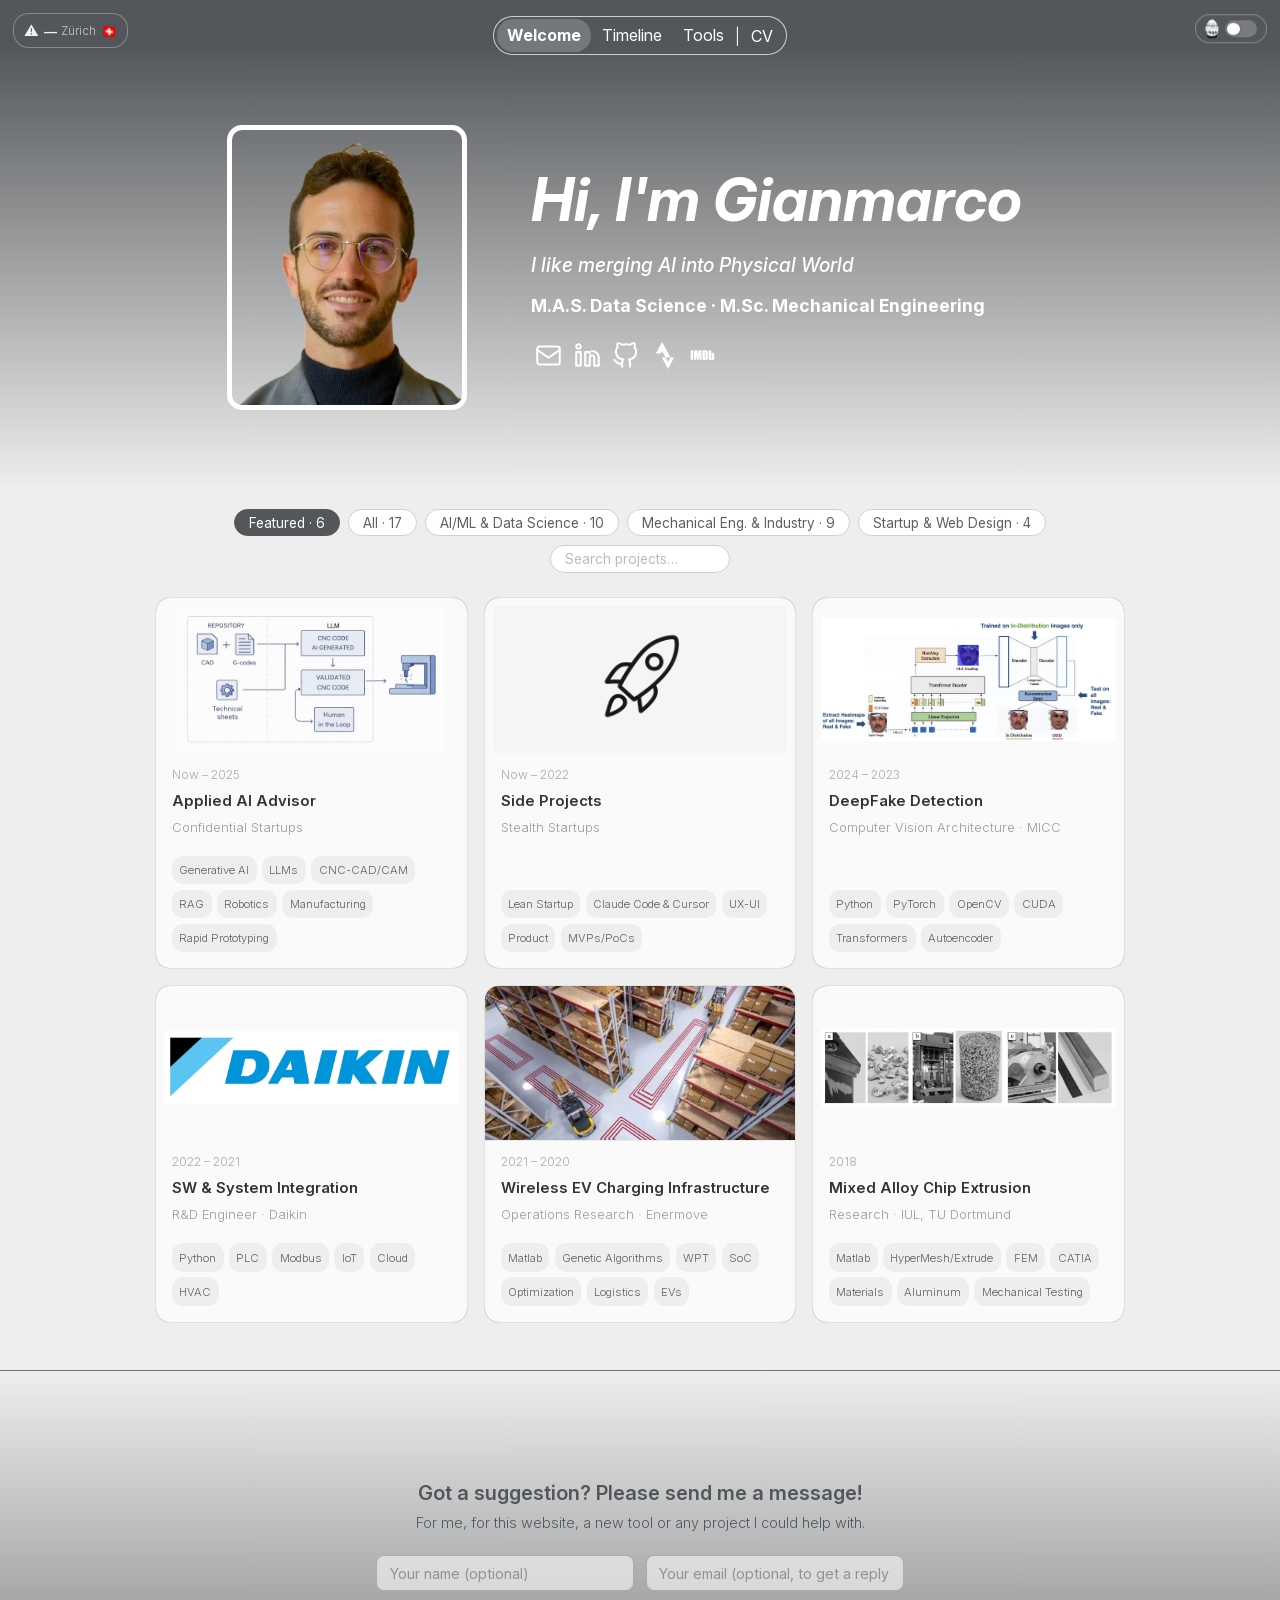
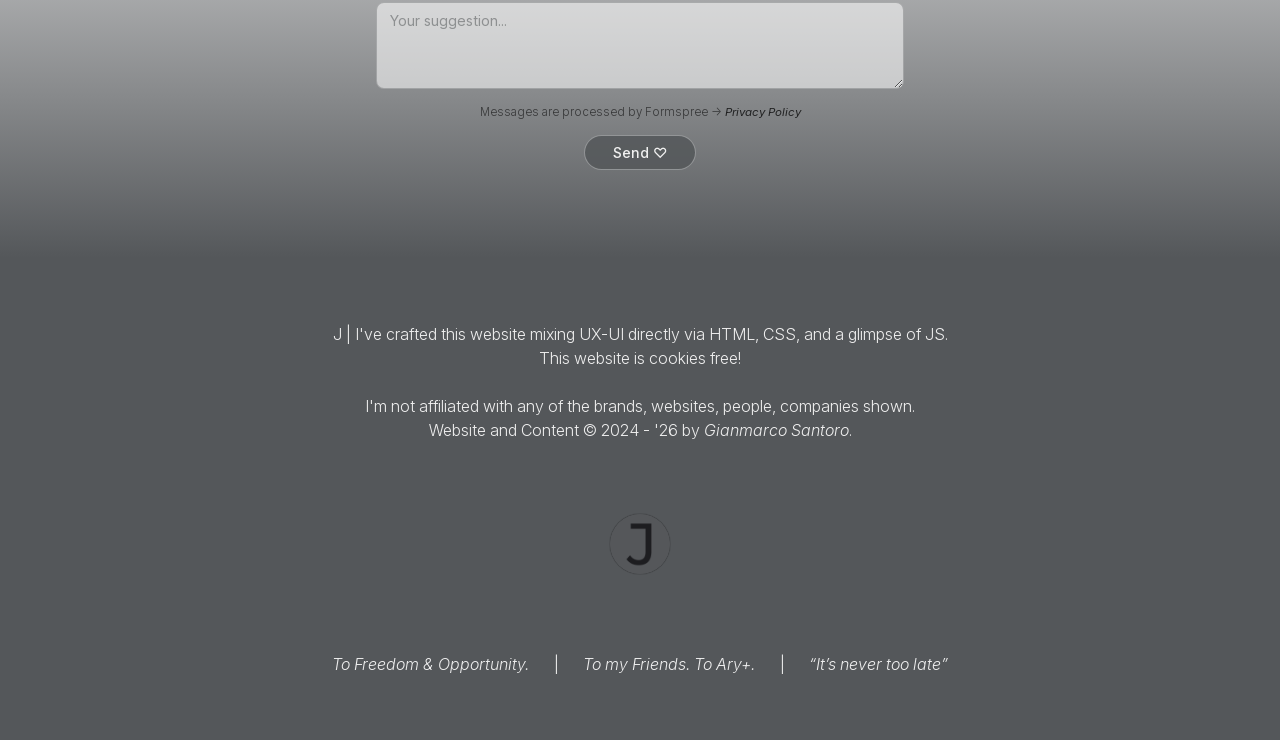
==== commit 40f72b0f: "Tools: cross-tool integration + Monte Carlo + multi-tool polish - Triathlon: live W estimate badge, " ====
--- a/index.html
+++ b/index.html
@@ -8,7 +8,7 @@
   <title>Gianmarco | AI Engineer</title>
   
   <link rel='stylesheet' href='typo.css'/>
-  <link rel="icon" href="docs/favicon.svg" type="image/svg+xml">
+  <!-- <link rel="icon" href="docs/favicon.svg" type="image/svg+xml"> -->
   <link rel="icon" href="docs/J-favicon_tech.png">  <!-- fallback for older browsers -->
 
   <meta name="viewport" content="width=device-width, initial-scale=1.0"> <!-- for responsiveness -->
@@ -221,7 +221,7 @@
         if (v <= 40)  return v + ' Fair 🟡';
         if (v <= 60)  return v + ' Moderate 🟠';
         if (v <= 80)  return v + ' Poor 🔴';
-        if (v <= 100) return v + ' Very Poor 🟣';
+        if (v <= 100) return v + ' Very Poor 🟣'; // set something like: 😷 ?
         return v + ' Extreme ⚫';
       }
 
@@ -321,7 +321,7 @@
         <div class='hero show-on-big' style="align-items: start;">
 
             <h1 style="font-family: 'Inter'; font-style: italic; font-weight: 700;  text-align: start;">Hi, I'm Gianmarco</h1>
-            <h2 style="font-style: normal; font-weight: 500; font-size: 1.9em; text-align: start; margin: 0;">AI Engineer</h2>
+            <!-- <h2 style="font-style: normal; font-weight: 500; font-size: 1.9em; text-align: start; margin: 0;">AI Engineer</h2> -->
             <b style="display: block; margin-top: 1.0em; text-align: left;"><a style="font-size: 1.2em; line-height: 1.2em; max-width: 45ch; word-wrap: break-word; font-weight: 500; font-style: italic;">I like merging AI into Physical World</a></b>
             <b style="display: block; margin-top: 1.0em; text-align: left;"><a style="font-size: 1.1em; line-height: 1.2em; max-width: 45ch; word-wrap: break-word;">M.A.S. Data Science · M.Sc. Mechanical Engineering</a></b>
 
@@ -356,8 +356,8 @@
         <div class='hero show-on-small show-on-middle'>
 
           <h1 style="font-family: 'Inter'; font-style: italic; font-weight: 700; line-height: 1.2em;">Hi, I'm Gianmarco</h1>
-          <h2 class="show-on-middle" style="font-style: normal; font-weight: 500; font-size: 1.5em; flex-wrap: wrap;">AI Engineer</h2>
-          <h2 class="show-on-small" style="font-style: normal; font-weight: 500; font-size: 1.8em; flex-wrap: wrap;">AI Engineer</h2>
+         <!-- <h2 class="show-on-middle" style="font-style: normal; font-weight: 500; font-size: 1.5em; flex-wrap: wrap;">AI Engineer</h2>
+          <h2 class="show-on-small" style="font-style: normal; font-weight: 500; font-size: 1.8em; flex-wrap: wrap;">AI Engineer</h2> -->
           <a style="font-size: 1.2em; line-height: 1.2em; display: inline-block; max-width: 45ch; word-wrap: break-word; margin-top: 1.0em; font-weight: 500; font-style: italic;">I like merging AI into Physical World</a>
           <a style="font-size: 1.1em; line-height: 1.2em; display: inline-block; max-width: 45ch; word-wrap: break-word; margin-top: 1.0em;">M.A.S. Data Science · M.Sc. Mechanical Engineering</a>
 
@@ -610,10 +610,6 @@
 <section id="about">
 
     <!-- Footer Section -->
-    <!-- Suggestion box: uses Formspree for email delivery.
-         1. Sign up free at https://formspree.io
-         2. Create a new form → copy the form ID
-         3. Replace YOUR_FORM_ID below with your ID -->
     <footer class="custom-footer1">
       <div class="suggest-box">
         <h3 class="suggest-title">Got a suggestion? Please send me a message!</h3>
@@ -642,13 +638,15 @@
           <br>This website is cookies free!<span id="egg-cookie"> But if you ask, you might have one. 🍪</span>
           
     <br><br>I'm not affiliated with any of the brands, websites, people, companies shown.
-    <br>Website and Content © 2024 - '26 by <em>Gianmarco Santoro</em>. <img id="egg-ring" src="docs/icons8-one-ring-48.png" style="width: 1.0em; height: auto;" title= 'Three Rings for the Elven-kings under the sky, 👑
+    <br>Website and Content © 2024 - '26 by <em>Gianmarco Santoro</em>. <img id="egg-ring" src="docs/icons8-one-ring-48.png" style="width: 1.0em; height: auto;" title= '
+    Three Rings for the Elven-kings under the sky, 👑
     Seven for the Dwarf-lords in their halls of stone, ⛰️
     Nine for Mortal Men, doomed to die, 🗡️
     One for the Dark Lord on his dark throne ☄️
     In the Land of Mordor where the Shadows lie. 🌄
 
-    "One Ring to rule them all, One Ring to find them, One Ring to bring them all and in the darkness bind them."
+    One Ring to rule them all, One Ring to find them, 
+    One Ring to bring them all and in the darkness bind them.
 
     One Ring inscription - From Sauron with ♡ 
     
@@ -1186,4 +1184,6 @@
 })();
 </script>
 
+<!-- Cloudflare Web Analytics --><script defer src='https://static.cloudflareinsights.com/beacon.min.js' data-cf-beacon='{"token": "510b6ed986c843b78df6e3deb7df7580"}'></script><!-- End Cloudflare Web Analytics -->
+
 </html>
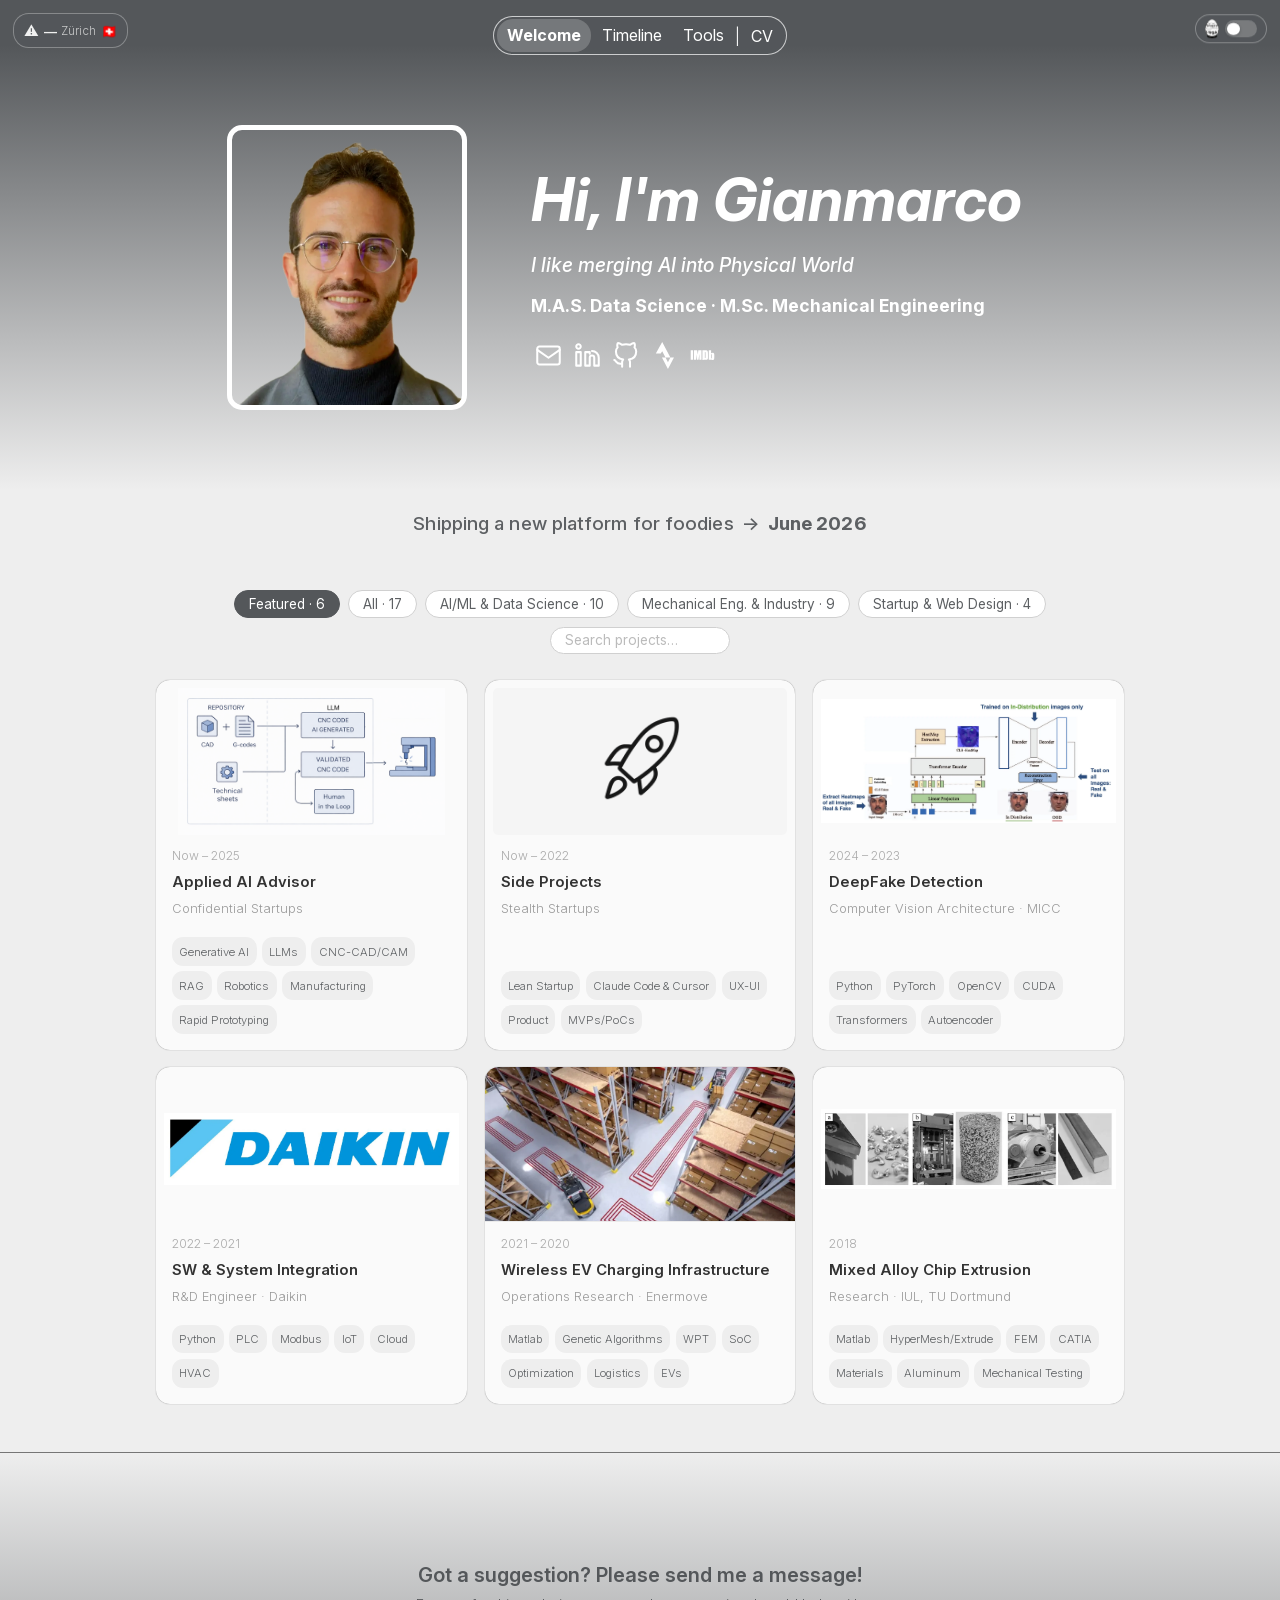
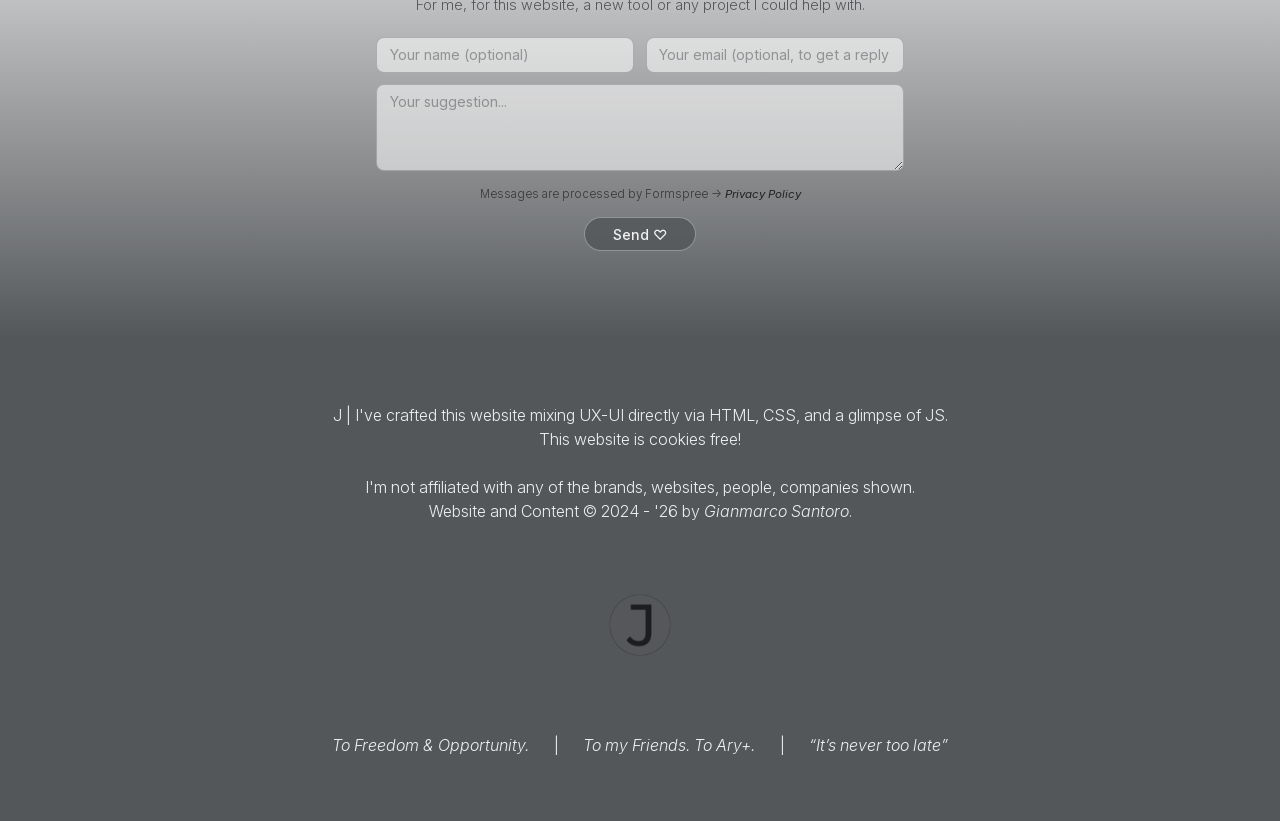
==== commit 30fab333: "banner announcement" ====
--- a/index.html
+++ b/index.html
@@ -9,7 +9,15 @@
   
   <link rel='stylesheet' href='typo.css'/>
   <!-- <link rel="icon" href="docs/favicon.svg" type="image/svg+xml"> -->
-  <link rel="icon" href="docs/J-favicon_tech.png">  <!-- fallback for older browsers -->
+  <link rel="icon" id="favicon-link" href="docs/J-favicon_tech.png">
+  <link rel="apple-touch-icon" id="apple-icon-link" href="docs/J-favicon_tech.png">
+  <link rel="manifest" id="manifest-link" href="manifest.webmanifest">
+  <meta name="theme-color" content="#EEEEEE">
+  <meta name="apple-mobile-web-app-capable" content="yes">
+  <meta name="mobile-web-app-capable" content="yes">
+  <meta name="apple-mobile-web-app-status-bar-style" content="default">
+  <meta name="apple-mobile-web-app-title" content="J – App">
+  <meta name="application-name" content="J – App">
 
   <meta name="viewport" content="width=device-width, initial-scale=1.0"> <!-- for responsiveness -->
 
@@ -40,6 +48,8 @@
       <div id="w-description">Loading…</div>
       <div id="w-extra"></div>
       <div id="w-uv-aqi"></div>
+      <div id="w-sun-moon"></div>
+      <div id="w-forecast"></div>
       <select id="w-city-select"></select>
     </div>
   </div>
@@ -80,7 +90,22 @@
     #weather-widget:hover #weather-details { display: block; }
     #w-description { font-weight: 500; margin-bottom: 0.2em; }
     #w-extra  { opacity: 0.8; font-size: 0.9em; }
-    #w-uv-aqi { opacity: 0.8; font-size: 0.9em; margin-bottom: 0.5em; }
+    #w-uv-aqi { opacity: 0.8; font-size: 0.9em; margin-bottom: 0.4em; }
+    #w-sun-moon { opacity: 0.8; font-size: 0.9em; margin-bottom: 0.45em; }
+    #w-forecast {
+      display: flex; gap: 0.3em; margin: 0.35em 0 0.55em;
+      padding: 0.45em 0.25em; background: rgba(255,255,255,0.06);
+      border-radius: 0.6em; border: 1px solid rgba(255,255,255,0.12);
+    }
+    .w-day {
+      flex: 1 1 0; min-width: 0; text-align: center;
+      display: flex; flex-direction: column; align-items: center;
+      gap: 0.05em; font-size: 0.78em; line-height: 1.2;
+    }
+    .w-day-name { opacity: 0.7; font-size: 0.85em; }
+    .w-day-emoji { font-size: 1.05em; margin: 0.05em 0; }
+    .w-day-hi { font-weight: 600; }
+    .w-day-lo { opacity: 0.6; font-size: 0.88em; }
     #w-city-select {
       background: rgba(255,255,255,0.12);
       color: #f0f0f0;
@@ -225,11 +250,41 @@
         return v + ' Extreme ⚫';
       }
 
+      // Moon phase via Conway (1985) — returns lunar age fraction [0, 1):
+      // 0 = new moon, 0.5 = full moon. Average error ≈ 1 day, plenty for an emoji label.
+      function moonPhaseFraction(date) {
+        var y = date.getFullYear(), m = date.getMonth() + 1, d = date.getDate();
+        if (m < 3) { y--; m += 12; }
+        m++;
+        var jd = Math.floor(365.25 * y) + Math.floor(30.6 * m) + d - 694039.09;
+        jd /= 29.5305882; // synodic month
+        var f = jd - Math.floor(jd);
+        return f < 0 ? f + 1 : f;
+      }
+      function moonLabel(f) {
+        if (f < 0.03 || f >= 0.97) return { emoji: '🌑', name: 'New Moon' };
+        if (f < 0.22)              return { emoji: '🌒', name: 'Waxing Crescent' };
+        if (f < 0.28)              return { emoji: '🌓', name: 'First Quarter' };
+        if (f < 0.47)              return { emoji: '🌔', name: 'Waxing Gibbous' };
+        if (f < 0.53)              return { emoji: '🌕', name: 'Full Moon' };
+        if (f < 0.72)              return { emoji: '🌖', name: 'Waning Gibbous' };
+        if (f < 0.78)              return { emoji: '🌗', name: 'Last Quarter' };
+        return                            { emoji: '🌘', name: 'Waning Crescent' };
+      }
+      function fmtHHMM(iso) {
+        // Open-Meteo daily sunrise/sunset are returned in the city's local timezone (we asked &timezone=auto).
+        // The string looks like "2026-05-06T05:42" — slice the time portion directly.
+        if (!iso || typeof iso !== 'string') return '—';
+        var t = iso.split('T')[1];
+        return t ? t.slice(0, 5) : '—';
+      }
+
       async function fetchWeather(cityKey) {
         const c = CITIES[cityKey];
         const wxUrl = `https://api.open-meteo.com/v1/forecast?latitude=${c.lat}&longitude=${c.lon}`
           + `&current_weather=true&hourly=relativehumidity_2m,apparent_temperature,uv_index`
-          + `&timezone=auto&forecast_days=1`;
+          + `&daily=temperature_2m_max,temperature_2m_min,sunrise,sunset,weathercode,precipitation_probability_max`
+          + `&timezone=auto&forecast_days=7`;
         const aqUrl = `https://air-quality-api.open-meteo.com/v1/air-quality?latitude=${c.lat}&longitude=${c.lon}`
           + `&hourly=european_aqi&timezone=auto&forecast_days=1`;
         try {
@@ -258,6 +313,41 @@
             `Feels like ${feelsLike} &nbsp;·&nbsp; 💨 ${wind} &nbsp;·&nbsp; 💧 ${humidity}%`;
           document.getElementById('w-uv-aqi').innerHTML =
             `☀️ UV ${uvLabel(uv)} &nbsp;·&nbsp; 🌬️ AQI …`;
+
+          // Sunrise / sunset (today, in city's local timezone) + moon phase (today, observer-side)
+          const daily = d.daily || {};
+          const sunrise = fmtHHMM(daily.sunrise && daily.sunrise[0]);
+          const sunset  = fmtHHMM(daily.sunset  && daily.sunset[0]);
+          const moon = moonLabel(moonPhaseFraction(now));
+          document.getElementById('w-sun-moon').innerHTML =
+            `🌅 ${sunrise} &nbsp;·&nbsp; 🌇 ${sunset} &nbsp;·&nbsp; ${moon.emoji} ${moon.name}`;
+
+          // 7-day forecast strip
+          const fc = document.getElementById('w-forecast');
+          const dayNames = ['Sun','Mon','Tue','Wed','Thu','Fri','Sat'];
+          const times = daily.time || [];
+          const tMax  = daily.temperature_2m_max || [];
+          const tMin  = daily.temperature_2m_min || [];
+          const codes = daily.weathercode || [];
+          const pop   = daily.precipitation_probability_max || [];
+          let fcHtml = '';
+          for (let i = 0; i < times.length; i++) {
+            const dt = new Date(times[i] + 'T12:00');
+            const lbl = i === 0 ? 'Today' : dayNames[dt.getDay()];
+            const em  = EMOJI[codes[i]] ?? '🌡️';
+            const hi  = tMax[i] != null ? Math.round(tMax[i]) + '°' : '—';
+            const lo  = tMin[i] != null ? Math.round(tMin[i]) + '°' : '—';
+            const desc = WMO[codes[i]] ?? 'Unknown';
+            const popN = (typeof pop[i] === 'number') ? pop[i] : null;
+            const tip = `${dt.toLocaleDateString(undefined, { weekday:'long', month:'short', day:'numeric' })} — ${desc}` + (popN != null ? ` · ${popN}% precip.` : '');
+            fcHtml += `<div class="w-day" title="${tip}">`
+                   +    `<div class="w-day-name">${lbl}</div>`
+                   +    `<div class="w-day-emoji">${em}</div>`
+                   +    `<div class="w-day-hi">${hi}</div>`
+                   +    `<div class="w-day-lo">${lo}</div>`
+                   +  `</div>`;
+          }
+          fc.innerHTML = fcHtml;
 
           fetch(aqUrl).then(r => r.json()).then(aq => {
             const aqi = aq.hourly?.european_aqi?.[hour] ?? null;
@@ -422,6 +512,15 @@
 
   </header>
 
+  <!-- TEMPORARY ANNOUNCEMENT BANNER — remove this block + matching CSS in typo.css to revert -->
+  <div id="announcement-banner" role="status" aria-live="polite">
+    <p class="announcement-line">
+      Shipping a new platform for foodies <span class="announcement-arrow">&rarr;</span><strong> June 2026</strong>
+    </p>
+    <!--<p class="announcement-sub">And much more rolling out later this year!</p>-->
+  </div>
+  <!-- /TEMPORARY ANNOUNCEMENT BANNER -->
+
   <section id="portfolio">
   <div class="filter-bar" id="bento-filter-bar"></div>
   <div class="bento-grid" id="bento-grid"></div>
@@ -652,7 +751,26 @@
     
     J.R.R. Tolkien ®'>
 
-    
+    <div class="icon-picker" aria-label="Choose home-screen app icon">
+      <div class="icon-picker-row">
+        <span class="icon-picker-label">App icon:</span>
+        <button type="button" class="icon-picker-swatch" data-icon="tech" aria-label="Tech (default)">
+          <img src="docs/J-favicon_tech.png" alt="" loading="lazy" decoding="async">
+        </button>
+        <button type="button" class="icon-picker-swatch" data-icon="gray" aria-label="Tech Gray">
+          <img src="docs/j-favicon_tech-gray.png" alt="" loading="lazy" decoding="async">
+        </button>
+        <button type="button" class="icon-picker-swatch" data-icon="plus" aria-label="Plus">
+          <img src="docs/J-favicon_plus.png" alt="" loading="lazy" decoding="async">
+        </button>
+        <button type="button" class="icon-picker-swatch" data-icon="duck" aria-label="MyDuck">
+          <img src="docs/MyDuck.png" alt="" loading="lazy" decoding="async">
+        </button>
+      </div>
+      <div class="icon-picker-hint">Choose before installing this website as a Web App</div>
+    </div>
+
+
     <div  title="Serendipity rewards the prepared 🌅" class="show-on-small show-on-middle">
       <br><br><em>To Freedom & Opportunity.</em>
       <br><br><em>To my Friends. To Ary+. </em>
@@ -1184,6 +1302,69 @@
 })();
 </script>
 
+<script>  // App icon picker (PWA): swap favicon, apple-touch-icon, manifest
+(function () {
+  var ICONS = {
+    tech: 'docs/J-favicon_tech.png',
+    gray: 'docs/j-favicon_tech-gray.png',
+    plus: 'docs/J-favicon_plus.png',
+    duck: 'docs/MyDuck.png'
+  };
+  var KEY = 'jweb-app-icon';
+  var blobUrl = null;
+
+  function getSaved() {
+    var v = localStorage.getItem(KEY);
+    return ICONS[v] ? v : 'tech';
+  }
+
+  function buildManifestBlob(iconPath) {
+    var manifest = {
+      name: 'J – App',
+      short_name: 'J – App',
+      description: 'Gianmarco Santoro — AI Engineer',
+      start_url: './',
+      scope: './',
+      display: 'standalone',
+      background_color: '#EEEEEE',
+      theme_color: '#EEEEEE',
+      icons: [
+        { src: iconPath, sizes: '192x192', type: 'image/png', purpose: 'any' },
+        { src: iconPath, sizes: '512x512', type: 'image/png', purpose: 'any' }
+      ]
+    };
+    if (blobUrl) URL.revokeObjectURL(blobUrl);
+    blobUrl = URL.createObjectURL(new Blob([JSON.stringify(manifest)],
+      { type: 'application/manifest+json' }));
+    return blobUrl;
+  }
+
+  function apply(key) {
+    var path = ICONS[key] || ICONS.tech;
+    var fav = document.getElementById('favicon-link');
+    var apple = document.getElementById('apple-icon-link');
+    var mani = document.getElementById('manifest-link');
+    if (fav)   fav.href = path;
+    if (apple) apple.href = path;
+    if (mani)  mani.href = buildManifestBlob(path);
+    document.querySelectorAll('.icon-picker-swatch').forEach(function (b) {
+      b.classList.toggle('is-selected', b.dataset.icon === key);
+    });
+  }
+
+  function pick(key) {
+    if (!ICONS[key]) return;
+    localStorage.setItem(KEY, key);
+    apply(key);
+  }
+
+  apply(getSaved());
+  document.querySelectorAll('.icon-picker-swatch').forEach(function (b) {
+    b.addEventListener('click', function () { pick(b.dataset.icon); });
+  });
+})();
+</script>
+
 <!-- Cloudflare Web Analytics --><script defer src='https://static.cloudflareinsights.com/beacon.min.js' data-cf-beacon='{"token": "510b6ed986c843b78df6e3deb7df7580"}'></script><!-- End Cloudflare Web Analytics -->
 
 </html>
--- a/typo.css
+++ b/typo.css
@@ -483,6 +483,49 @@
   animation: rainbow-text 2s linear infinite; /* Adjust speed as needed */
 }
 
+
+/* TEMPORARY — announcement banner between hero and portfolio. Remove with the markup in index.html. */
+#announcement-banner {
+  text-align: center;
+  margin: 1.4em auto 2.2em;
+  padding: 0 1em;
+  animation: announcement-fade-in 0.8s ease-out both;
+}
+.announcement-line {
+  font-size: 1.18em;
+  color: #5D6063;
+  margin: 0 0 0.25em;
+  font-weight: 500;
+  letter-spacing: 0.005em;
+}
+.announcement-line strong { font-weight: 700; }
+.announcement-arrow {
+  display: inline-block;
+  margin: 0 0.18em;
+  color: #5D6063;
+  animation: announcement-arrow-nudge 1.9s ease-in-out infinite;
+}
+.announcement-sub {
+  font-size: 0.86em;
+  color: #5D6063;
+  font-style: italic;
+  margin: 0;
+  opacity: 0.7;
+}
+@keyframes announcement-arrow-nudge {
+  0%, 100% { transform: translateX(0); }
+  50% { transform: translateX(4px); }
+}
+@keyframes announcement-fade-in {
+  from { opacity: 0; transform: translateY(-6px); }
+  to { opacity: 1; transform: translateY(0); }
+}
+@media (max-width: 600px) {
+  #announcement-banner { margin: 1em auto 1.6em; }
+  .announcement-line { font-size: 1em; }
+  .announcement-sub { font-size: 0.8em; }
+}
+/* /TEMPORARY announcement banner */
 
 h4 {
   text-align: left;
@@ -1494,6 +1537,66 @@
   margin-top: 1.2em;
 }
 
+/* ─── App Icon Picker (egg-on only, footer) ───────────────── */
+.icon-picker {
+  display: none;
+  flex-direction: column;
+  align-items: center;
+  gap: 0.45em;
+  margin-top: 1.6em;
+  color: #EEEEEE;
+}
+body.egg-on .icon-picker { display: flex; }
+.icon-picker-row {
+  display: flex;
+  align-items: center;
+  flex-wrap: wrap;
+  justify-content: center;
+  gap: 0.5em;
+}
+.icon-picker-label {
+  font-size: 0.95em;
+  color: #EEEEEE;
+  margin-right: 0.15em;
+}
+.icon-picker-hint {
+  color: #EEEEEE;
+  opacity: 0.75;
+  font-size: 0.82em;
+  font-style: italic;
+  text-align: center;
+}
+.icon-picker-swatch {
+  border: 2px solid transparent;
+  background: transparent;
+  border-radius: 9px;
+  padding: 2px;
+  cursor: pointer;
+  width: 34px;
+  height: 34px;
+  display: inline-flex;
+  align-items: center;
+  justify-content: center;
+  transition: border-color 0.15s ease, transform 0.15s ease, opacity 0.15s ease;
+  opacity: 0.85;
+}
+.icon-picker-swatch img {
+  width: 100%;
+  height: 100%;
+  object-fit: cover;
+  border-radius: 5px;
+  pointer-events: none;
+}
+.icon-picker-swatch:hover {
+  border-color: rgba(238, 238, 238, 0.55);
+  transform: scale(1.08);
+  opacity: 1;
+}
+.icon-picker-swatch.is-selected {
+  border-color: #EEEEEE;
+  opacity: 1;
+}
+
 .hs-icon {
   position: relative;
   display: flex;
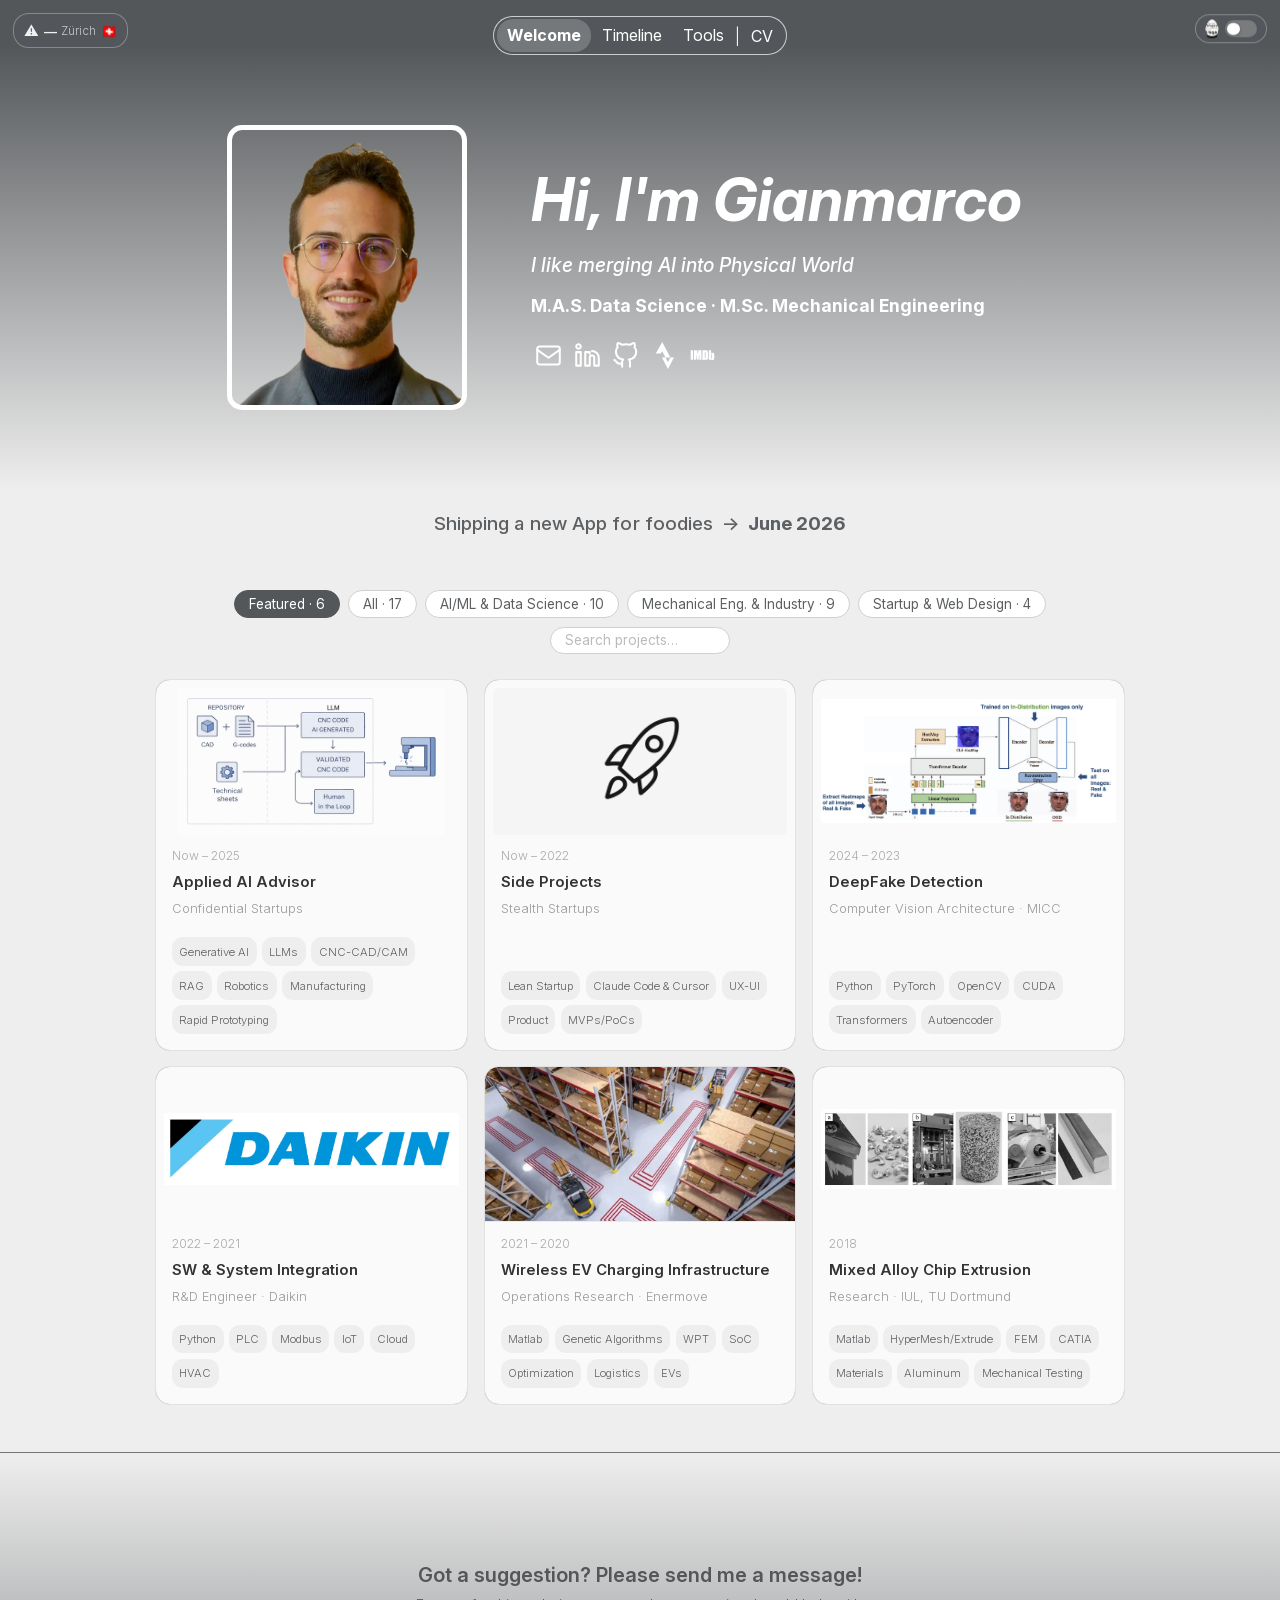
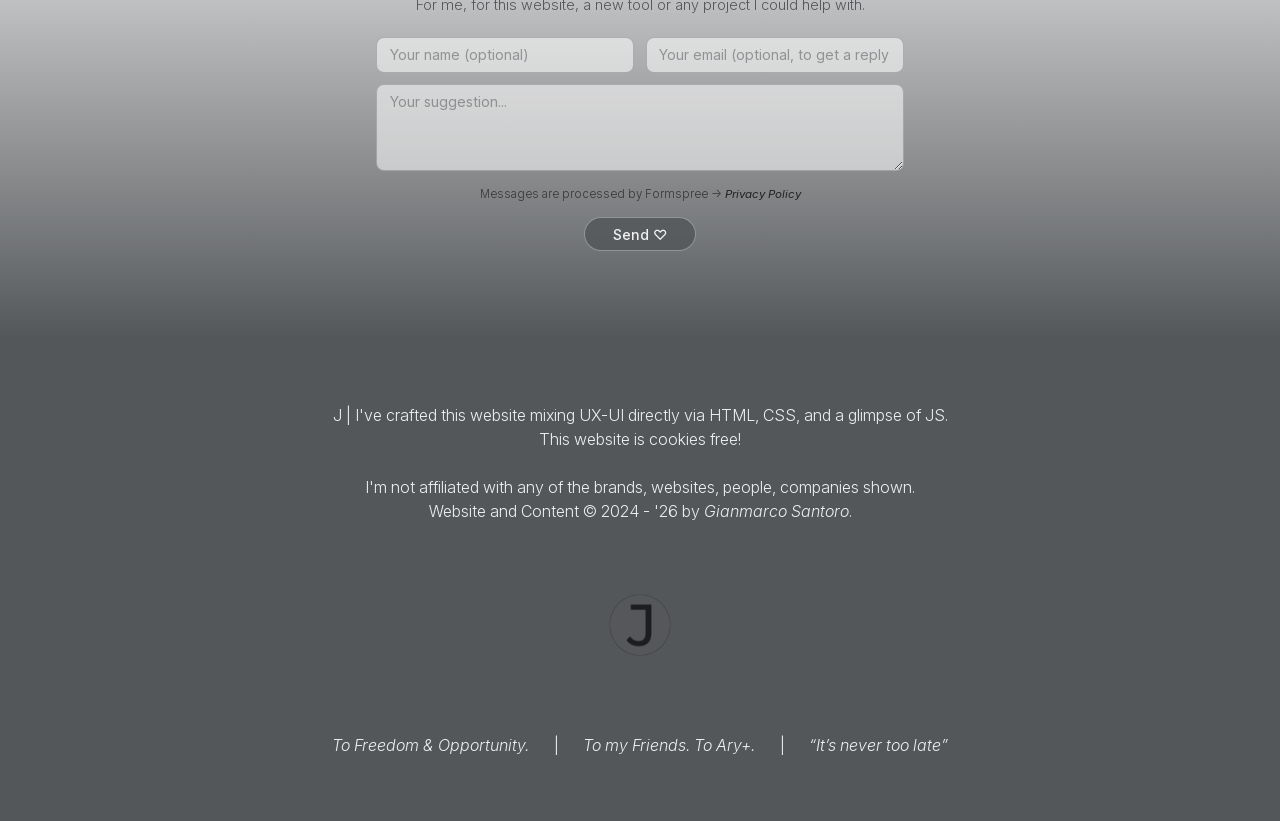
==== commit 6d99610f: "App vs Platform" ====
--- a/index.html
+++ b/index.html
@@ -515,7 +515,7 @@
   <!-- TEMPORARY ANNOUNCEMENT BANNER — remove this block + matching CSS in typo.css to revert -->
   <div id="announcement-banner" role="status" aria-live="polite">
     <p class="announcement-line">
-      Shipping a new platform for foodies <span class="announcement-arrow">&rarr;</span><strong> June 2026</strong>
+      Shipping a new App for foodies <span class="announcement-arrow">&rarr;</span><strong> June 2026</strong>
     </p>
     <!--<p class="announcement-sub">And much more rolling out later this year!</p>-->
   </div>
